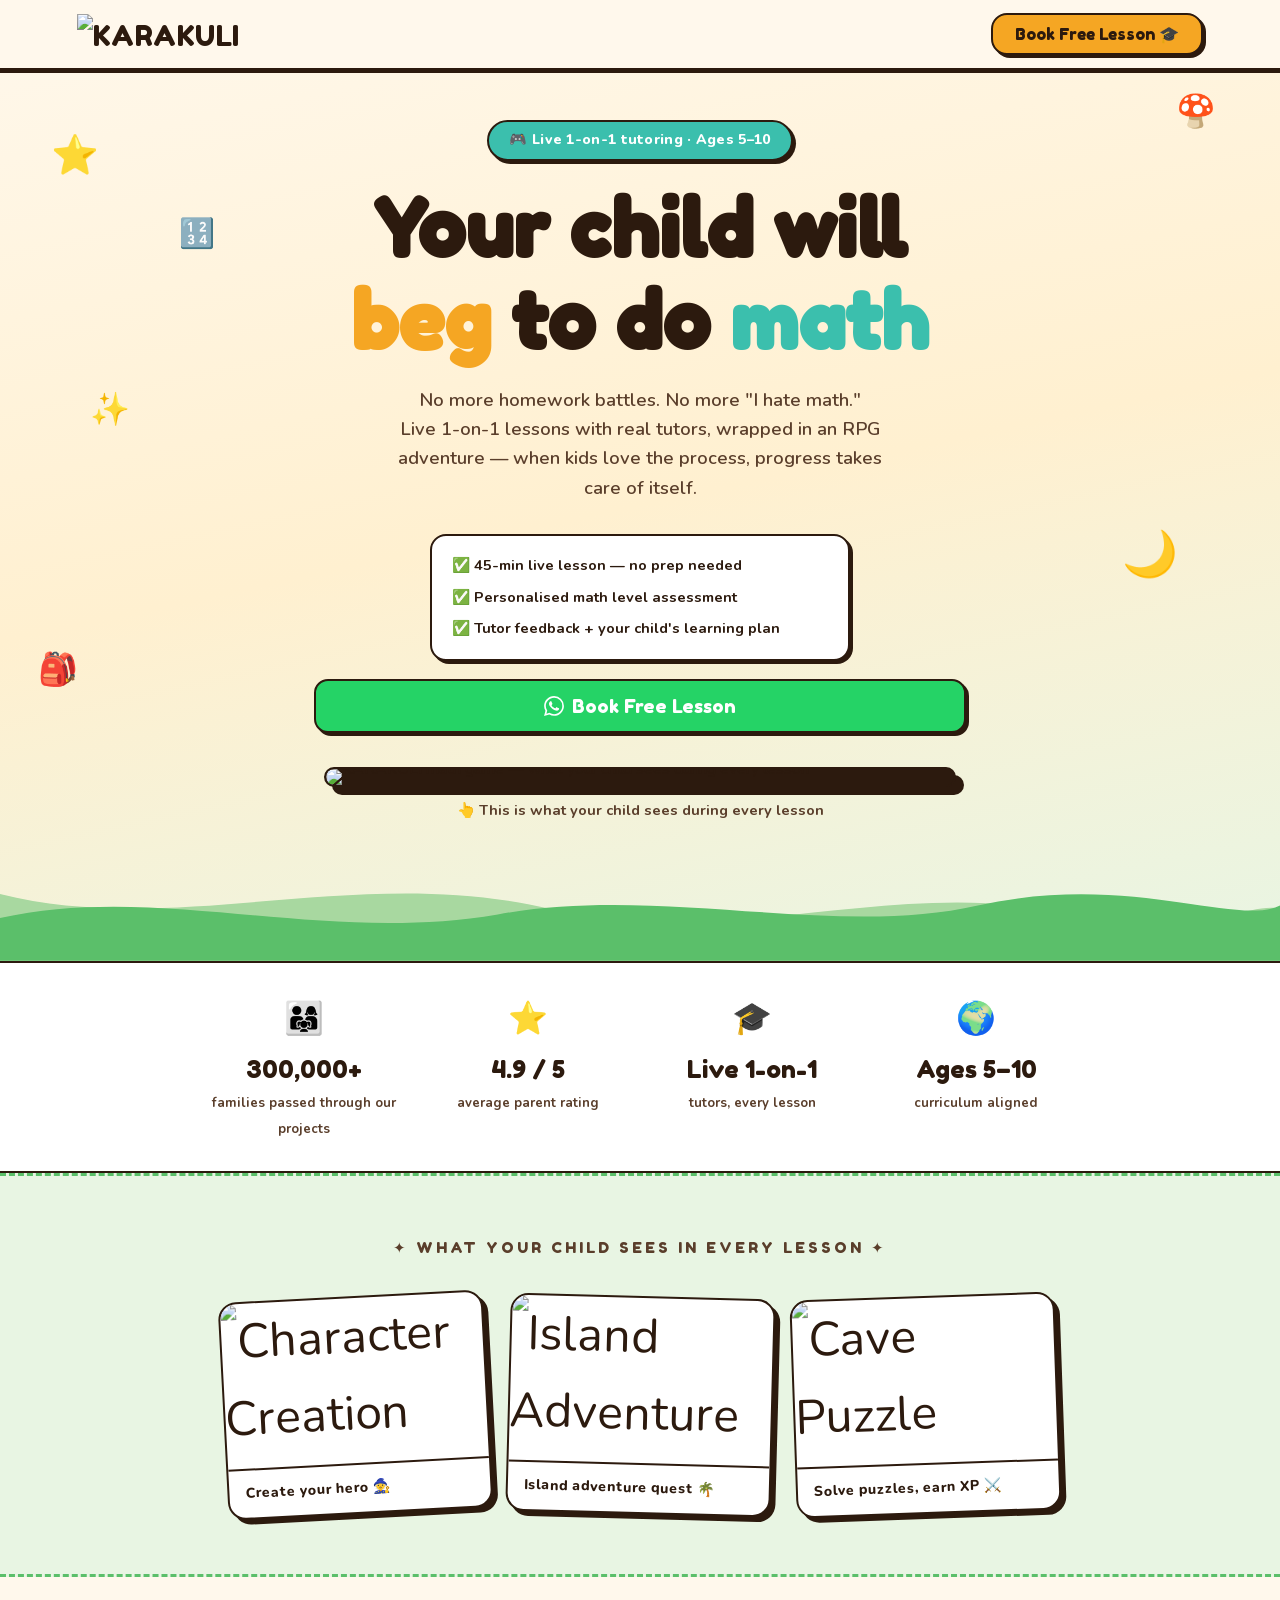
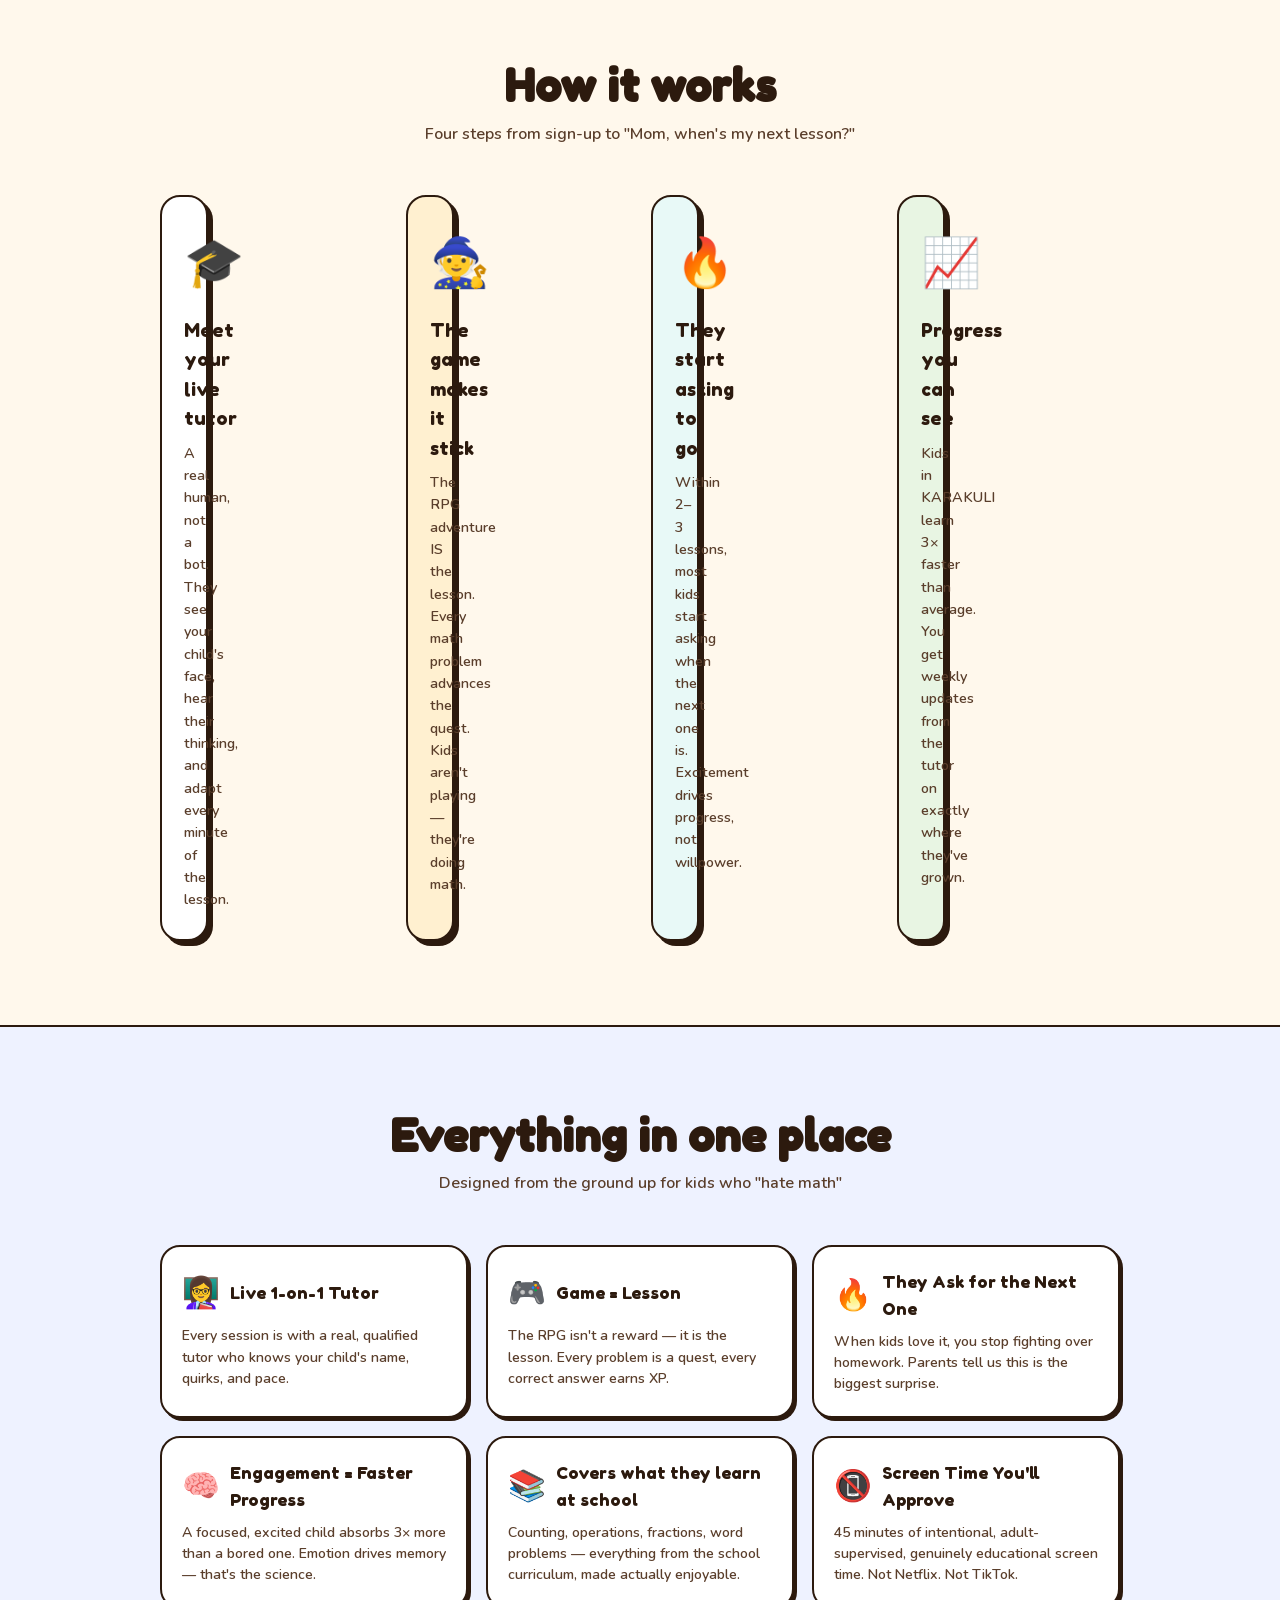
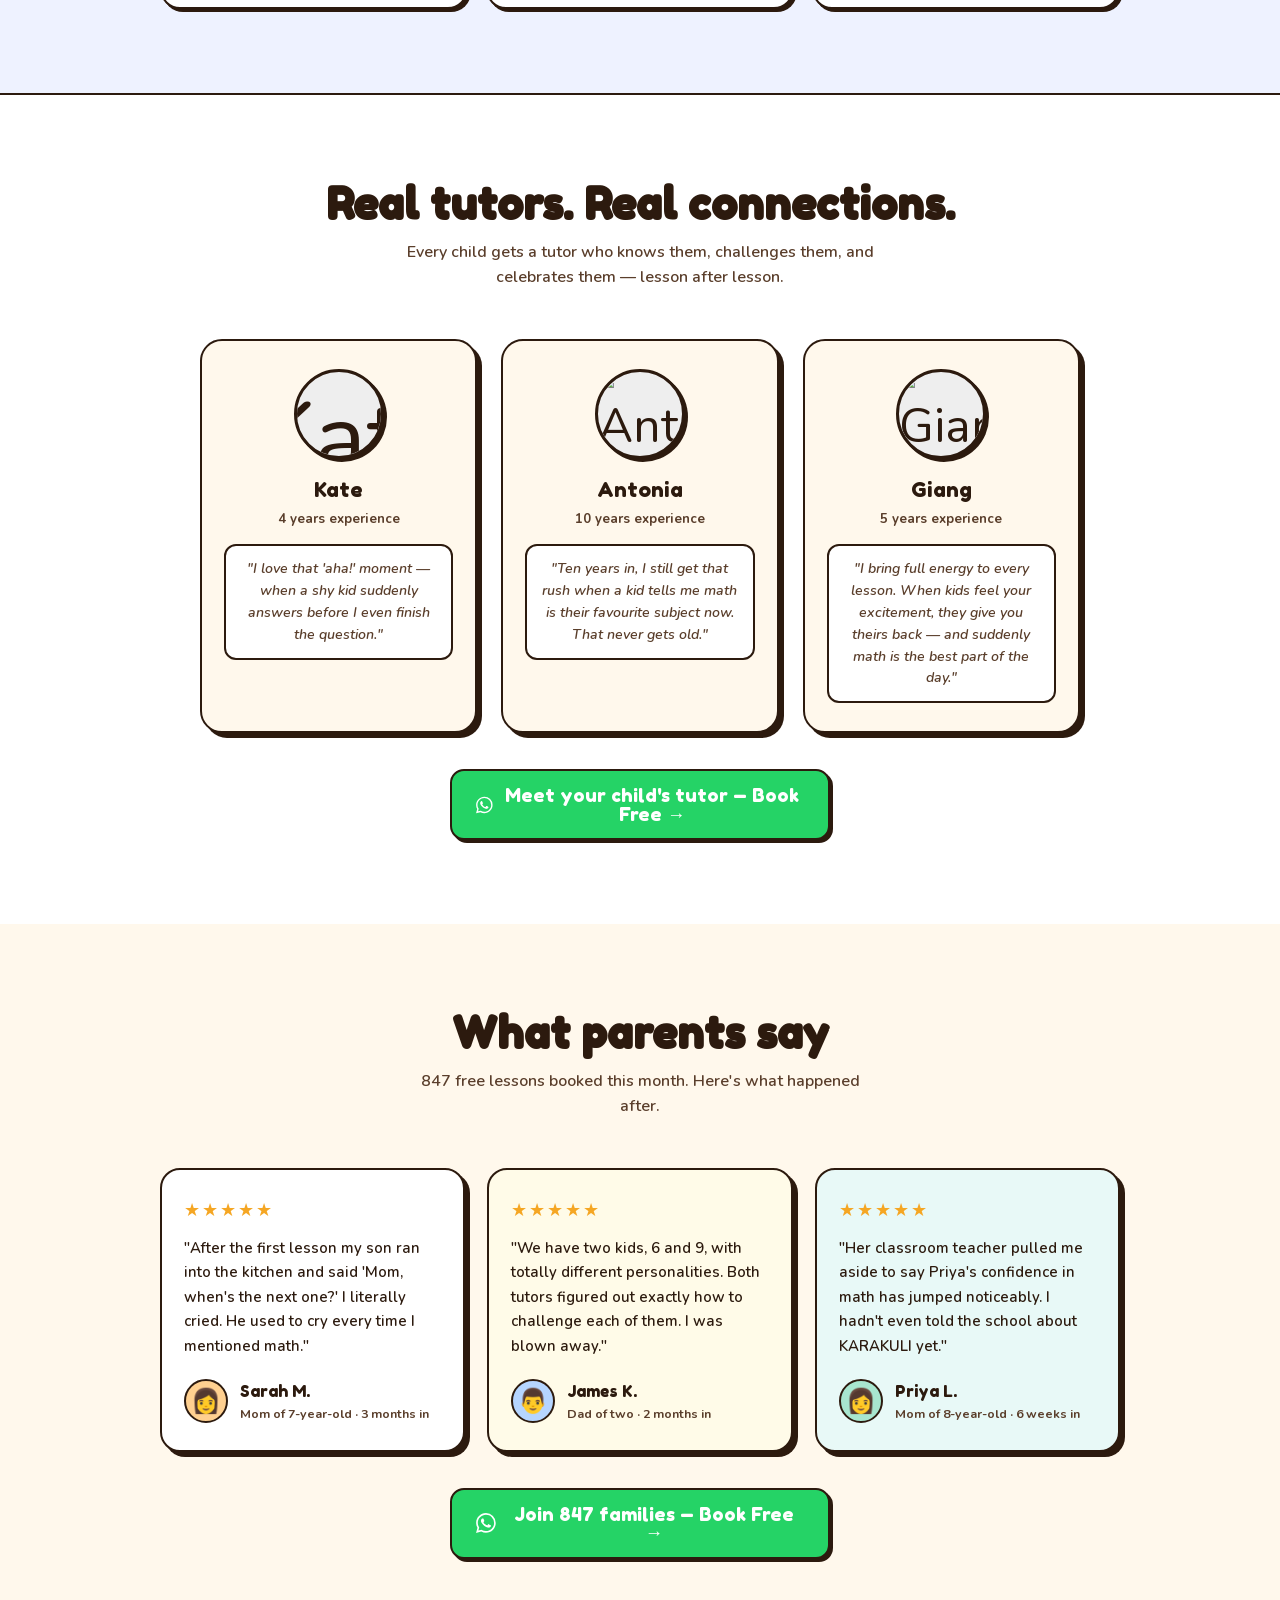
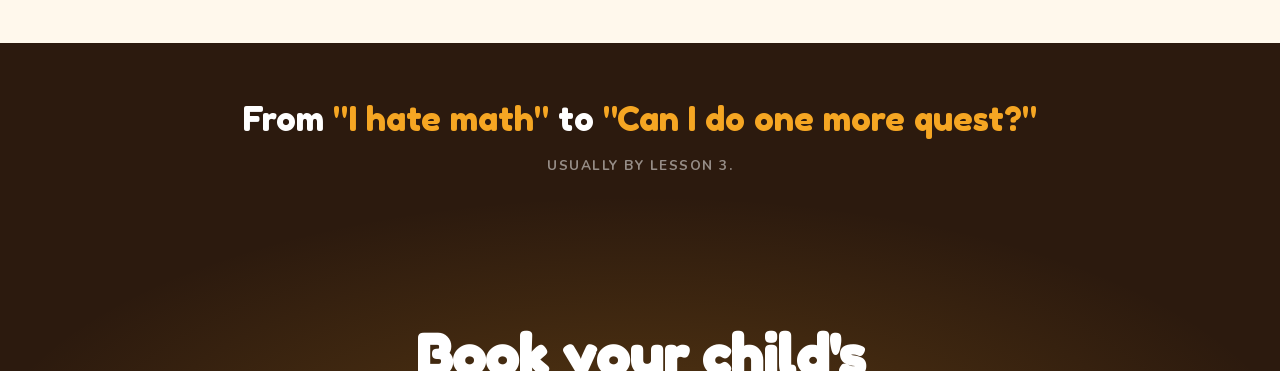
==== index.html @ 2929e630 "Update WhatsApp button number to +79011821753 Co-Authored-By: Claude Sonnet 5 <noreply@anthropic.com" ====
<!DOCTYPE html>
<html lang="en">
<head>
  <meta charset="UTF-8" />
  <meta name="viewport" content="width=device-width, initial-scale=1.0" />
  <title>Karakuli MATH | Interactive Math Lessons for Kids</title>
  <meta name="description" content="Live 1-on-1 math tutoring for kids ages 5–10, wrapped in an RPG adventure. First lesson free." />
  <link rel="icon" type="image/png" href="https://static.tildacdn.com/tild6166-6234-4662-b333-376165333562/ChatGPT_Image_10__20.png" />
  <link rel="apple-touch-icon" href="https://static.tildacdn.com/tild6166-6234-4662-b333-376165333562/ChatGPT_Image_10__20.png" />
  <!-- Meta Pixel Code -->
  <script>
  !function(f,b,e,v,n,t,s)
  {if(f.fbq)return;n=f.fbq=function(){n.callMethod?
  n.callMethod.apply(n,arguments):n.queue.push(arguments)};
  if(!f._fbq)f._fbq=n;n.push=n;n.loaded=!0;n.version='2.0';
  n.queue=[];t=b.createElement(e);t.async=!0;
  t.src=v;s=b.getElementsByTagName(e)[0];
  s.parentNode.insertBefore(t,s)}(window, document,'script',
  'https://connect.facebook.net/en_US/fbevents.js');
  fbq('init', '968358079236590');
  fbq('track', 'PageView');
  </script>
  <noscript><img height="1" width="1" style="display:none"
  src="https://www.facebook.com/tr?id=968358079236590&ev=PageView&noscript=1"
  /></noscript>
  <!-- End Meta Pixel Code -->
  <style>
    @font-face {
      font-family: 'Fredoka One';
      font-style: normal;
      font-weight: 400;
      font-display: swap;
      src: url('/fonts/fredoka-one.woff2') format('woff2');
    }
    @font-face {
      font-family: 'Nunito';
      font-style: normal;
      font-weight: 400 900;
      font-display: swap;
      src: url('/fonts/nunito-normal.woff2') format('woff2');
    }
    @font-face {
      font-family: 'Nunito';
      font-style: italic;
      font-weight: 600;
      font-display: swap;
      src: url('/fonts/nunito-italic-600.woff2') format('woff2');
    }
  </style>
  <style>
    /* ═══════════════════════════════════════
       VARIABLES
    ═══════════════════════════════════════ */
    :root {
      --cream:      #FFF8EC;
      --gold:       #F5A623;
      --gold-dark:  #C8841A;
      --teal:       #3BBFAD;
      --teal-dark:  #2A9B8C;
      --ink:        #2C1A0E;
      --ink-lite:   #5A3E2B;
      --green:      #5BBF6A;
      --green-bg:   #E8F5E3;
      --white:      #FFFFFF;
      --wa:         #25D366;
      --wa-dark:    #128C4E;
      --border:     2px solid #2C1A0E;
      --r:          16px;
      --sh-sm:      3px 3px 0 #2C1A0E;
      --sh-md:      5px 5px 0 #2C1A0E;
      --sh-lg:      8px 8px 0 #2C1A0E;
    }

    /* ═══════════════════════════════════════
       RESET
    ═══════════════════════════════════════ */
    *, *::before, *::after { margin: 0; padding: 0; box-sizing: border-box; }
    html { scroll-behavior: smooth; }
    body {
      font-family: 'Nunito', Arial, sans-serif;
      font-style: normal;
      background: var(--cream);
      color: var(--ink);
      overflow-x: hidden;
      line-height: 1.6;
    }
    a { text-decoration: none; color: inherit; }
    button { cursor: pointer; font-family: inherit; }
    h1, h2, h3, h4 { font-family: 'Fredoka One', Arial, sans-serif; font-style: normal; line-height: 1.15; }

    /* ═══════════════════════════════════════
       SCROLL REVEAL
    ═══════════════════════════════════════ */
    .reveal {
      opacity: 0;
      transform: translateY(28px);
      transition: opacity 0.65s ease, transform 0.65s ease;
    }
    .reveal.on { opacity: 1; transform: translateY(0); }
    .d1 { transition-delay: 0.10s; }
    .d2 { transition-delay: 0.20s; }
    .d3 { transition-delay: 0.30s; }
    .d4 { transition-delay: 0.40s; }

    /* ═══════════════════════════════════════
       SHARED COMPONENTS
    ═══════════════════════════════════════ */
    .btn {
      display: inline-flex;
      align-items: center;
      gap: 8px;
      font-family: 'Fredoka One', Arial, sans-serif;
      border: var(--border);
      border-radius: var(--r);
      cursor: pointer;
      transition: transform 0.12s, box-shadow 0.12s;
      text-decoration: none;
      line-height: 1;
    }
    .btn:hover  { transform: translate(-2px, -2px); }
    .btn:active { transform: translate(1px, 1px); }

    .btn-gold {
      background: var(--gold);
      color: var(--ink);
      box-shadow: var(--sh-sm);
      padding: 11px 22px;
      font-size: 1rem;
    }
    .btn-gold:hover { box-shadow: 5px 5px 0 var(--gold-dark); }

    .btn-wa {
      background: var(--wa);
      color: #fff;
      box-shadow: var(--sh-sm);
      padding: 15px 24px;
      font-size: 1.15rem;
      width: 100%;
      justify-content: center;
      border-radius: 14px;
    }
    .btn-wa:hover { box-shadow: 5px 5px 0 var(--wa-dark); }

    .section-head {
      text-align: center;
      margin-bottom: 48px;
    }
    .section-head h2 {
      font-size: clamp(1.85rem, 4.5vw, 2.75rem);
      margin-bottom: 10px;
    }
    .section-head p {
      font-size: 1rem;
      font-weight: 600;
      color: var(--ink-lite);
      max-width: 480px;
      margin: 0 auto;
    }

    /* ═══════════════════════════════════════
       NAV
    ═══════════════════════════════════════ */
    nav {
      position: fixed;
      inset: 0 0 auto;
      z-index: 200;
      background: var(--cream);
      border-bottom: var(--border);
      box-shadow: 0 3px 0 var(--ink);
      padding: 13px 6%;
      display: flex;
      align-items: center;
      justify-content: space-between;
    }
    .logo {
      font-family: 'Fredoka One', Arial, sans-serif;
      font-size: 1.75rem;
      letter-spacing: 0.5px;
    }
    .logo em { color: var(--gold); font-style: normal; }
    .logo-img { height: 40px; }

    /* ═══════════════════════════════════════
       HERO
    ═══════════════════════════════════════ */
    #hero {
      min-height: 100svh;
      background: linear-gradient(168deg, #FFF8EC 0%, #FFF0D0 52%, #E8F5E3 100%);
      padding-top: 74px;
      position: relative;
      overflow: hidden;
      display: flex;
      flex-direction: column;
      align-items: center;
    }

    /* Floating emoji decorations */
    .floater {
      position: absolute;
      pointer-events: none;
      user-select: none;
      font-size: 2.4rem;
      z-index: 1;
    }
    @keyframes flt  { 0%,100%{ transform:translateY(0) rotate(-5deg); } 50%{ transform:translateY(-20px) rotate(8deg); } }
    @keyframes flt2 { 0%,100%{ transform:translateY(0) rotate(4deg);  } 50%{ transform:translateY(-15px) rotate(-9deg); } }
    @keyframes flt3 { 0%,100%{ transform:translateY(0) rotate(0deg);  } 50%{ transform:translateY(-24px) rotate(13deg); } }
    .f1 { top:13%; left:4%;  animation:flt  5.2s ease-in-out infinite; }
    .f2 { top: 9%; right:5%; animation:flt2 4.0s ease-in-out infinite 0.7s; font-size:2rem; }
    .f3 { top:40%; left:7%;  animation:flt3 6.1s ease-in-out infinite 1.3s; font-size:2rem; }
    .f4 { top:54%; right:8%; animation:flt  4.5s ease-in-out infinite 0.4s; font-size:2.8rem; }
    .f5 { top:22%; left:14%; animation:flt2 5.6s ease-in-out infinite 0.9s; font-size:1.8rem; }
    .f6 { top:67%; left:3%;  animation:flt3 3.9s ease-in-out infinite 0.6s; font-size:2rem; }

    .hero-inner {
      position: relative;
      z-index: 2;
      max-width: 700px;
      width: 100%;
      padding: 46px 24px 0;
      text-align: center;
    }

    .badge {
      display: inline-block;
      background: var(--teal);
      color: #fff;
      font-weight: 800;
      font-size: 0.88rem;
      padding: 7px 20px;
      border: var(--border);
      border-radius: 50px;
      box-shadow: var(--sh-sm);
      margin-bottom: 22px;
      letter-spacing: 0.3px;
    }

    .hero-h1 {
      font-size: clamp(2.6rem, 7.5vw, 5rem);
      color: var(--ink);
      margin-bottom: 18px;
    }
    .hero-h1 .gold { color: var(--gold); }
    .hero-h1 .teal { color: var(--teal); }

    .hero-sub {
      font-size: clamp(1rem, 2.4vw, 1.15rem);
      font-weight: 600;
      color: var(--ink-lite);
      max-width: 520px;
      margin: 0 auto 32px;
    }

    /* ─── Form card ─── */

    /* Social proof row */
    .social-proof {
      display: flex;
      align-items: center;
      justify-content: center;
      gap: 12px;
      margin: 20px auto 0;
      max-width: 460px;
    }
    .avatars { display: flex; }
    .av {
      width: 34px; height: 34px;
      border-radius: 50%;
      border: 2px solid var(--white);
      font-size: 1.15rem;
      display: flex; align-items: center; justify-content: center;
      margin-left: -8px; flex-shrink: 0;
    }
    .av:first-child { margin-left: 0; }
    .av1 { background: #FFD090; }
    .av2 { background: #A8E6CF; }
    .av3 { background: #FFB3BA; }
    .av4 { background: #B5D5FF; }
    .sp-text { font-weight: 700; font-size: 0.92rem; color: var(--ink); }

    .hero-disclaimer {
      margin-top: 13px;
      font-size: 0.85rem;
      font-weight: 700;
      color: var(--ink-lite);
      text-align: center;
    }

    /* Hero GIF */
    .hero-game {
      width: 100%;
      max-width: 680px;
      margin: 34px auto 0;
      padding: 0 24px;
      position: relative;
      z-index: 2;
    }
    .game-frame {
      background: var(--ink);
      border: var(--border);
      border-radius: 20px;
      box-shadow: var(--sh-lg);
      overflow: hidden;
      line-height: 0;
    }
    .game-frame img {
      width: 100%;
      display: block;
      border-radius: 18px;
    }
    .game-caption {
      text-align: center;
      font-weight: 700;
      font-size: 0.92rem;
      color: var(--ink-lite);
      margin-top: 12px;
      padding-bottom: 6px;
    }

    /* Wavy hills */
    .hills {
      width: 100%;
      margin-top: 26px;
      line-height: 0;
      position: relative;
      z-index: 2;
    }
    .hills svg { width: 100%; display: block; }

    /* ═══════════════════════════════════════
       TRUST BAR
    ═══════════════════════════════════════ */
    #trust {
      background: var(--white);
      border-top: var(--border);
      border-bottom: var(--border);
      padding: 30px 6%;
    }
    .trust-grid {
      max-width: 880px;
      margin: 0 auto;
      display: grid;
      grid-template-columns: repeat(4, 1fr);
      gap: 16px;
    }
    .ti { text-align: center; }
    .ti-ico  { font-size: 2rem; margin-bottom: 6px; }
    .ti-big  { font-family: 'Fredoka One', Arial, sans-serif; font-size: 1.55rem; display: block; color: var(--ink); }
    .ti-lbl  { font-size: 0.82rem; font-weight: 700; color: var(--ink-lite); }

    /* ═══════════════════════════════════════
       GAME PREVIEW STRIP
    ═══════════════════════════════════════ */
    #preview {
      background: var(--green-bg);
      border-top: 3px dashed var(--green);
      border-bottom: 3px dashed var(--green);
      padding: 60px 6%;
    }
    .strip-lbl {
      font-family: 'Fredoka One', Arial, sans-serif;
      font-size: 0.95rem;
      letter-spacing: 3px;
      text-transform: uppercase;
      color: var(--ink-lite);
      text-align: center;
      margin-bottom: 36px;
    }
    .screens-row {
      display: flex;
      gap: 20px;
      justify-content: center;
      align-items: center;
      max-width: 920px;
      margin: 0 auto;
      flex-wrap: wrap;
    }
    .sc-card {
      background: var(--white);
      border: var(--border);
      border-radius: 18px;
      box-shadow: var(--sh-md);
      overflow: hidden;
      width: 265px;
      transition: transform 0.22s, box-shadow 0.22s;
    }
    .sc-card:nth-child(1) { transform: rotate(-3deg); }
    .sc-card:nth-child(2) { transform: rotate(1.5deg); }
    .sc-card:nth-child(3) { transform: rotate(-2deg); }
    .sc-card:hover { transform: rotate(0deg) scale(1.04) !important; box-shadow: var(--sh-lg) !important; }
    .sc-mock {
      height: 165px;
      display: flex;
      flex-direction: column;
      align-items: center;
      justify-content: center;
      gap: 8px;
      font-size: 3rem;
    }
    .sc-mock-lbl {
      font-family: 'Fredoka One', Arial, sans-serif;
      font-size: 0.78rem;
      color: rgba(255,255,255,0.88);
      letter-spacing: 1.5px;
      text-transform: uppercase;
    }
    .sc-cap {
      padding: 12px 16px;
      font-weight: 800;
      font-size: 0.88rem;
      color: var(--ink);
      border-top: var(--border);
    }

    /* ═══════════════════════════════════════
       HOW IT WORKS
    ═══════════════════════════════════════ */
    #how {
      padding: 84px 6%;
      background: var(--cream);
    }
    .steps-grid {
      display: grid;
      grid-template-columns: repeat(auto-fit, minmax(210px, 1fr));
      gap: 22px;
      max-width: 960px;
      margin: 0 auto;
    }
    .step-card {
      background: var(--white);
      border: var(--border);
      border-radius: 20px;
      box-shadow: var(--sh-md);
      padding: 28px 22px;
      text-align: center;
      transition: transform 0.2s, box-shadow 0.2s;
    }
    .step-card:hover { transform: translate(-3px,-3px); box-shadow: var(--sh-lg); }
    .step-card:nth-child(2) { background: #FFF0D0; }
    .step-card:nth-child(3) { background: #E8F9F7; }
    .step-card:nth-child(4) { background: var(--green-bg); }
    .step-ico   { font-size: 3rem; margin-bottom: 14px; display: block; }
    .step-title { font-family: 'Fredoka One', Arial, sans-serif; font-size: 1.15rem; margin-bottom: 8px; }
    .step-text  { font-size: 0.9rem; font-weight: 600; color: var(--ink-lite); line-height: 1.55; }

    /* Carousel dots — скрыты на десктопе */
    .steps-dots {
      display: none;
      justify-content: center;
      align-items: center;
      gap: 8px;
      margin-top: 22px;
    }
    .steps-dot {
      width: 8px; height: 8px;
      border-radius: 50%;
      background: var(--ink);
      opacity: 0.18;
      transition: width 0.3s ease, border-radius 0.3s ease, opacity 0.3s ease, background 0.3s ease;
      flex-shrink: 0;
    }
    .steps-dot.active {
      width: 28px;
      border-radius: 4px;
      opacity: 1;
      background: var(--gold);
    }

    /* ═══════════════════════════════════════
       FEATURES GRID
    ═══════════════════════════════════════ */
    #features {
      padding: 84px 6%;
      background: #EEF2FF;
      border-top: var(--border);
      border-bottom: var(--border);
    }
    .features-grid {
      display: grid;
      grid-template-columns: repeat(auto-fit, minmax(240px, 1fr));
      gap: 18px;
      max-width: 960px;
      margin: 0 auto;
    }
    .fp {
      background: var(--white);
      border: var(--border);
      border-radius: 20px;
      box-shadow: var(--sh-sm);
      padding: 22px 20px;
      transition: transform 0.2s, box-shadow 0.2s;
    }
    .fp:hover { transform: translate(-2px,-2px); box-shadow: var(--sh-md); }
    .fp-head  { display: flex; align-items: center; gap: 10px; margin-bottom: 8px; }
    .fp-ico   { font-size: 1.9rem; }
    .fp-title { font-family: 'Fredoka One', Arial, sans-serif; font-size: 1.05rem; }
    .fp-desc  { font-size: 0.88rem; font-weight: 600; color: var(--ink-lite); line-height: 1.5; }

    /* ═══════════════════════════════════════
       TUTORS
    ═══════════════════════════════════════ */
    #tutors {
      padding: 84px 6%;
      background: var(--white);
    }
    .tutors-grid {
      display: grid;
      grid-template-columns: repeat(auto-fit, minmax(240px, 1fr));
      gap: 24px;
      max-width: 880px;
      margin: 0 auto;
    }
    .tc {
      background: var(--cream);
      border: var(--border);
      border-radius: 22px;
      box-shadow: var(--sh-md);
      padding: 28px 22px;
      text-align: center;
      transition: transform 0.2s, box-shadow 0.2s;
    }
    .tc:hover { transform: translate(-3px,-3px); box-shadow: var(--sh-lg); }
    .t-av {
      width: 90px; height: 90px;
      border-radius: 50%;
      border: 3px solid var(--ink);
      box-shadow: var(--sh-sm);
      font-size: 3rem;
      display: flex; align-items: center; justify-content: center;
      margin: 0 auto 14px;
    }
    .ta1 { background: linear-gradient(135deg, #FFE0B0, #FFB060); }
    .ta2 { background: linear-gradient(135deg, #B5D5FF, #80B0FF); }
    .ta3 { background: linear-gradient(135deg, #A8E6CF, #60C8A0); }
    .t-name  { font-family: 'Fredoka One', Arial, sans-serif; font-size: 1.3rem; margin-bottom: 3px; }
    .t-spec  { font-size: 0.83rem; font-weight: 700; color: var(--ink-lite); margin-bottom: 14px; }
    .t-quote {
      font-style: italic;
      font-size: 0.88rem;
      font-weight: 600;
      color: var(--ink-lite);
      line-height: 1.55;
      background: var(--white);
      border: var(--border);
      border-radius: 12px;
      padding: 12px 14px;
    }

    /* ═══════════════════════════════════════
       TESTIMONIALS
    ═══════════════════════════════════════ */
    #testimonials {
      padding: 84px 6%;
      background: var(--cream);
    }
    .test-grid {
      display: grid;
      grid-template-columns: repeat(auto-fit, minmax(260px, 1fr));
      gap: 22px;
      max-width: 960px;
      margin: 0 auto;
    }
    .tt {
      background: var(--white);
      border: var(--border);
      border-radius: 20px;
      box-shadow: var(--sh-md);
      padding: 26px 22px;
      transition: transform 0.2s, box-shadow 0.2s;
    }
    .tt:hover { transform: translate(-3px,-3px); box-shadow: var(--sh-lg); }
    .tt:nth-child(2) { background: #FFFBE8; }
    .tt:nth-child(3) { background: #E8F9F7; }
    .tt-stars { font-size: 1.1rem; margin-bottom: 12px; color: var(--gold); letter-spacing: 2px; }
    .tt-text  { font-size: 0.93rem; font-weight: 600; color: var(--ink); line-height: 1.65; margin-bottom: 20px; }
    .tt-foot  { display: flex; align-items: center; gap: 12px; }
    .tt-av {
      width: 44px; height: 44px;
      border-radius: 50%;
      border: var(--border);
      font-size: 1.5rem;
      display: flex; align-items: center; justify-content: center;
      flex-shrink: 0;
    }
    .tav1 { background: #FFD090; }
    .tav2 { background: #B5D5FF; }
    .tav3 { background: #A8E6CF; }
    .tt-name { font-family: 'Fredoka One', Arial, sans-serif; font-size: 1rem; }
    .tt-role { font-size: 0.78rem; font-weight: 700; color: var(--ink-lite); }

    /* ═══════════════════════════════════════
       FAQ
    ═══════════════════════════════════════ */
    #faq {
      padding: 84px 6%;
      background: var(--green-bg);
    }
    .faq-list {
      max-width: 700px;
      margin: 0 auto;
      display: flex;
      flex-direction: column;
      gap: 12px;
    }
    details {
      background: var(--white);
      border: var(--border);
      border-radius: 16px;
      box-shadow: var(--sh-sm);
      overflow: hidden;
    }
    summary {
      padding: 18px 22px;
      font-family: 'Fredoka One', Arial, sans-serif;
      font-size: 1rem;
      color: var(--ink);
      cursor: pointer;
      display: flex;
      align-items: center;
      justify-content: space-between;
      gap: 14px;
      list-style: none;
      user-select: none;
    }
    summary::-webkit-details-marker { display: none; }
    summary::after {
      content: '▶';
      font-size: 0.82rem;
      transition: transform 0.22s;
      flex-shrink: 0;
      color: var(--gold);
    }
    details[open] summary::after { transform: rotate(90deg); }
    .faq-body {
      border-top: var(--border);
      padding: 16px 22px 18px;
      font-size: 0.93rem;
      font-weight: 600;
      color: var(--ink-lite);
      line-height: 1.65;
    }

    /* ═══════════════════════════════════════
       FINAL CTA
    ═══════════════════════════════════════ */
    #cta {
      padding: 96px 6%;
      background: var(--ink);
      text-align: center;
      position: relative;
    }
    #cta::before {
      content: '';
      position: absolute;
      inset: -120px 0 0;
      background: radial-gradient(ellipse 80% 70% at 50% 60%, rgba(245,166,35,0.22) 0%, transparent 65%);
      pointer-events: none;
      z-index: 0;
    }
    .cta-inner { position: relative; z-index: 1; }
    .cta-h2 {
      font-family: 'Fredoka One', Arial, sans-serif;
      font-size: clamp(2rem, 5.5vw, 3.5rem);
      color: var(--white);
      margin-bottom: 10px;
    }
    .cta-h2 em { color: var(--gold); font-style: normal; }
    .cta-sub  { font-size: 1rem; font-weight: 600; color: rgba(255,255,255,0.62); margin-bottom: 40px; }
    .cta-note { font-size: 0.85rem; font-weight: 700; color: rgba(255,255,255,0.42); margin-top: 20px; }

    /* ═══════════════════════════════════════
       FOOTER
    ═══════════════════════════════════════ */
    footer {
      background: #160C03;
      color: rgba(255,255,255,0.38);
      text-align: center;
      padding: 22px 6%;
      font-size: 0.86rem;
      font-weight: 700;
      border-top: 2px solid rgba(255,255,255,0.07);
    }
    footer a { color: inherit; text-decoration: underline; }

    /* ═══════════════════════════════════════
       STICKY MOBILE CTA
    ═══════════════════════════════════════ */
    #sticky {
      display: none;
      position: fixed;
      bottom: 0; left: 0; right: 0;
      z-index: 150;
      background: var(--gold);
      border-top: var(--border);
      box-shadow: 0 -3px 0 var(--ink);
      padding: 13px 20px;
      align-items: center;
      justify-content: space-between;
      gap: 12px;
    }
    #sticky.show { display: flex; }
    .sticky-txt { font-family: 'Fredoka One', Arial, sans-serif; font-size: 1rem; color: var(--ink); }
    .sticky-btn {
      background: var(--ink);
      color: var(--white);
      font-family: 'Fredoka One', Arial, sans-serif;
      font-size: 0.95rem;
      padding: 10px 18px;
      border: none;
      border-radius: 12px;
      box-shadow: 3px 3px 0 rgba(0,0,0,0.3);
      transition: transform 0.12s;
      white-space: nowrap;
      text-decoration: none;
      display: inline-block;
    }
    .sticky-btn:hover { transform: translate(-1px,-1px); }

    /* ─── Hero bullets (#4) ─── */
    .hero-bullets {
      background: var(--white);
      border: var(--border);
      border-radius: 16px;
      box-shadow: var(--sh-sm);
      padding: 14px 20px;
      margin: 0 auto 18px;
      max-width: 420px;
      text-align: left;
    }
    .hb-item {
      font-size: 0.92rem;
      font-weight: 700;
      color: var(--ink);
      padding: 4px 0;
      display: flex;
      align-items: center;
      gap: 8px;
    }

    /* ─── Mid-section CTA (#3) ─── */
    .mid-cta {
      text-align: center;
      padding-top: 36px;
    }
    .mid-cta .btn-wa {
      max-width: 380px;
      margin: 0 auto;
      display: inline-flex;
    }

    /* ─── Transformation band (#9) ─── */
    .transform-band {
      background: var(--ink);
      padding: 52px 6%;
      text-align: center;
    }
    .transform-quote {
      font-family: 'Fredoka One', Arial, sans-serif;
      font-size: clamp(1.45rem, 3.5vw, 2.1rem);
      color: var(--white);
      line-height: 1.45;
    }
    .transform-quote em { color: var(--gold); font-style: normal; }
    .transform-quote span {
      display: block;
      font-family: 'Nunito', Arial, sans-serif;
      font-weight: 700;
      font-size: 0.85rem;
      color: rgba(255,255,255,0.5);
      margin-top: 12px;
      letter-spacing: 1.5px;
      text-transform: uppercase;
    }

    /* ═══════════════════════════════════════
       RESPONSIVE
    ═══════════════════════════════════════ */
    @media (max-width: 768px) {
      /* Sticky bar (~70px) sits at bottom — push body up so it doesn't cover content */
      body { padding-bottom: 74px; }

      /* NAV */
      nav { padding: 12px 4%; }
      nav .btn-gold { font-size: 0.8rem; padding: 9px 13px; }
      .logo-img { height: 22px; }

      /* Floating emoji decorations — скрываем на мобильных */
      .floater { display: none; }

      /* HERO */
      #hero { padding-top: 70px; }
      .hero-inner { padding: 28px 20px 0; }
      .hero-sub { margin-bottom: 24px; }
      .hero-game { padding: 0 12px; margin-top: 20px; }

      /* Social proof — wrap text under avatars on small screens */
      .social-proof { flex-wrap: wrap; gap: 8px; max-width: 100%; }
      .sp-text { font-size: 0.82rem; text-align: center; width: 100%; }

      /* TRUST BAR */
      #trust { padding: 24px 4%; }
      .trust-grid { grid-template-columns: repeat(2,1fr); gap: 12px; }

      /* PREVIEW */
      #preview { padding: 48px 4%; }
      .screens-row { gap: 16px; }
      .sc-card { width: calc(100% - 24px); max-width: 320px; }
      .sc-card:nth-child(1),
      .sc-card:nth-child(2),
      .sc-card:nth-child(3) { transform: rotate(0); }

      /* SHARED SECTION HEADINGS */
      .section-head { margin-bottom: 32px; }

      /* HOW IT WORKS — горизонтальная карусель */
      #how { padding: 56px 0; }
      #how .section-head { padding: 0 4%; }
      .steps-carousel-wrap {
        overflow-x: scroll;
        scroll-snap-type: x mandatory;
        -webkit-overflow-scrolling: touch;
        scrollbar-width: none;
        display: flex;
        flex-wrap: nowrap;
        padding: 4px 0 8px;
      }
      .steps-carousel-wrap::-webkit-scrollbar { display: none; }
      .steps-grid { display: contents; }
      .step-card {
        flex-shrink: 0;
        scroll-snap-align: start;
        box-sizing: border-box;
        opacity: 1 !important;
        transform: none !important;
        transition: box-shadow 0.2s !important;
      }
      .steps-dots { display: flex; }

      /* FEATURES */
      #features { padding: 56px 4%; }
      .features-grid { gap: 14px; }

      /* TUTORS */
      #tutors { padding: 56px 4%; }
      .tutors-grid { gap: 16px; }

      /* TESTIMONIALS */
      #testimonials { padding: 56px 4%; }
      .test-grid { gap: 14px; }

      /* FAQ */
      #faq { padding: 56px 4%; }
      summary { padding: 15px 18px; font-size: 0.95rem; }
      .faq-body { padding: 13px 18px 15px; }

      /* FINAL CTA */
      #cta { padding: 64px 4%; }
      #cta .btn-wa { display: flex; width: 100%; max-width: 400px; margin: 0 auto; font-size: 1rem; padding: 15px 20px; }
      .cta-sub { margin-bottom: 28px; }

      /* STICKY BAR */
      .sticky-txt { font-size: 0.88rem; }
    }

    @media (max-width: 480px) {
      nav .btn-gold { font-size: 0.75rem; padding: 8px 11px; }
      .hero-h1 { font-size: 2.5rem; }
      .badge { font-size: 0.78rem; padding: 6px 14px; }
      .hero-inner { padding: 16px 16px 0; }
    }
  </style>
</head>
<body>

<!-- ═══════════════════════════════════════ NAV -->
<nav>
  <div class="logo">
    <img src="https://static.tildacdn.com/tild3631-6266-4832-b965-356232636437/noroot.png" alt="KARAKULI" class="logo-img" style="display:block;">
  </div>
  <a href="https://wa.me/79011821753?text=Hi!%20I%20would%20like%20to%20sign%20up%20for%20a%20free%20lesson" target="_blank" rel="noopener" class="btn btn-gold">Book Free Lesson 🎓</a>
</nav>

<!-- ═══════════════════════════════════════ HERO -->
<section id="hero">
  <div class="floater f1">⭐</div>
  <div class="floater f2">🍄</div>
  <div class="floater f3">✨</div>
  <div class="floater f4">🌙</div>
  <div class="floater f5">🔢</div>
  <div class="floater f6">🎒</div>

  <div class="hero-inner">
    <div class="badge">🎮 Live 1-on-1 tutoring · Ages 5–10</div>

    <h1 class="hero-h1">
      Your child will<br>
      <span class="gold">beg</span> to do <span class="teal">math</span>
    </h1>

    <p class="hero-sub">
      No more homework battles. No more "I hate math."<br>
      Live 1-on-1 lessons with real tutors, wrapped in an RPG adventure — when kids love the process, progress takes care of itself.
    </p>

    <div class="hero-bullets">
      <div class="hb-item">✅ 45-min live lesson — no prep needed</div>
      <div class="hb-item">✅ Personalised math level assessment</div>
      <div class="hb-item">✅ Tutor feedback + your child's learning plan</div>
    </div>

    <a href="https://wa.me/79011821753?text=Hi!%20I%20would%20like%20to%20sign%20up%20for%20a%20free%20lesson" target="_blank" rel="noopener" class="btn btn-wa">
      <svg viewBox="0 0 24 24" width="20" height="20" fill="currentColor" aria-hidden="true"><path d="M17.472 14.382c-.297-.149-1.758-.867-2.03-.967-.273-.099-.471-.148-.67.15-.197.297-.767.966-.94 1.164-.173.199-.347.223-.644.075-.297-.15-1.255-.463-2.39-1.475-.883-.788-1.48-1.761-1.653-2.059-.173-.297-.018-.458.13-.606.134-.133.298-.347.446-.52.149-.174.198-.298.298-.497.099-.198.05-.371-.025-.52-.075-.149-.669-1.612-.916-2.207-.242-.579-.487-.5-.669-.51-.173-.008-.371-.01-.57-.01-.198 0-.52.074-.792.372-.272.297-1.04 1.016-1.04 2.479 0 1.462 1.065 2.875 1.213 3.074.149.198 2.096 3.2 5.077 4.487.709.306 1.262.489 1.694.625.712.227 1.36.195 1.871.118.571-.085 1.758-.719 2.006-1.413.248-.694.248-1.289.173-1.413-.074-.124-.272-.198-.57-.347m-5.421 7.403h-.004a9.87 9.87 0 01-5.031-1.378l-.361-.214-3.741.982.998-3.648-.235-.374a9.86 9.86 0 01-1.51-5.26c.001-5.45 4.436-9.884 9.888-9.884 2.64 0 5.122 1.03 6.988 2.898a9.825 9.825 0 012.893 6.994c-.003 5.45-4.437 9.884-9.885 9.884m8.413-18.297A11.815 11.815 0 0012.05 0C5.495 0 .16 5.335.157 11.892c0 2.096.547 4.142 1.588 5.945L.057 24l6.305-1.654a11.882 11.882 0 005.683 1.448h.005c6.554 0 11.89-5.335 11.893-11.893a11.821 11.821 0 00-3.48-8.413Z"/></svg>
      Book Free Lesson
    </a>

  </div>

  <!-- Game GIF -->
  <div class="hero-game">
    <div class="game-frame">
      <img
        src="https://i.imgur.com/P5Q5MU2.gif"
        alt="KARAKULI math game — what your child sees during every lesson"
        loading="eager"
      />
    </div>
    <p class="game-caption">👆 This is what your child sees during every lesson</p>
  </div>

  <!-- Wavy hills -->
  <div class="hills">
    <svg viewBox="0 0 1440 120" xmlns="http://www.w3.org/2000/svg" preserveAspectRatio="none">
      <path d="M0,45 C200,95 400,10 620,62 C820,112 1020,18 1220,72 C1340,98 1410,52 1440,62 L1440,120 L0,120 Z" fill="#A8D8A0"/>
      <path d="M0,72 C180,32 360,102 560,68 C740,34 940,95 1100,58 C1270,20 1390,82 1440,58 L1440,120 L0,120 Z" fill="#5BBF6A"/>
    </svg>
  </div>
</section>

<!-- ═══════════════════════════════════════ TRUST BAR -->
<section id="trust">
  <div class="trust-grid">
    <div class="ti reveal">
      <div class="ti-ico">👨‍👩‍👧</div>
      <span class="ti-big">300,000+</span>
      <span class="ti-lbl">families passed through our projects</span>
    </div>
    <div class="ti reveal d1">
      <div class="ti-ico">⭐</div>
      <span class="ti-big">4.9 / 5</span>
      <span class="ti-lbl">average parent rating</span>
    </div>
    <div class="ti reveal d2">
      <div class="ti-ico">🎓</div>
      <span class="ti-big">Live 1-on-1</span>
      <span class="ti-lbl">tutors, every lesson</span>
    </div>
    <div class="ti reveal d3">
      <div class="ti-ico">🌍</div>
      <span class="ti-big">Ages 5–10</span>
      <span class="ti-lbl">curriculum aligned</span>
    </div>
  </div>
</section>

<!-- ═══════════════════════════════════════ GAME PREVIEW STRIP -->
<section id="preview">
  <p class="strip-lbl reveal">✦ What your child sees in every lesson ✦</p>
  <div class="screens-row">
    <div class="sc-card reveal d1">
      <div class="sc-mock" style="padding:0;overflow:hidden;">
        <img src="https://static.tildacdn.com/tild3237-6438-4662-a539-643234353132/hero.png" alt="Character Creation" style="width:100%;height:100%;object-fit:cover;display:block;">
      </div>
      <div class="sc-cap">Create your hero 🧙</div>
    </div>
    <div class="sc-card reveal d2">
      <div class="sc-mock" style="padding:0;overflow:hidden;">
        <img src="https://static.tildacdn.com/tild3137-3062-4530-a434-306162396238/__2026-05-22__115707.png" alt="Island Adventure Quest" style="width:100%;height:100%;object-fit:cover;display:block;">
      </div>
      <div class="sc-cap">Island adventure quest 🌴</div>
    </div>
    <div class="sc-card reveal d3">
      <div class="sc-mock" style="padding:0;overflow:hidden;">
        <img src="https://static.tildacdn.com/tild3064-3632-4638-b561-333739646264/__2026-05-22__115821.png" alt="Cave Puzzle" style="width:100%;height:100%;object-fit:cover;display:block;">
      </div>
      <div class="sc-cap">Solve puzzles, earn XP ⚔️</div>
    </div>
  </div>
</section>

<!-- ═══════════════════════════════════════ HOW IT WORKS -->
<section id="how">
  <div class="section-head reveal">
    <h2>How it works</h2>
    <p>Four steps from sign-up to "Mom, when's my next lesson?"</p>
  </div>
  <div class="steps-carousel-wrap">
    <div class="steps-grid">
      <div class="step-card reveal d1">
        <span class="step-ico">🎓</span>
        <div class="step-title">Meet your live tutor</div>
        <p class="step-text">A real human, not a bot. They see your child's face, hear their thinking, and adapt every minute of the lesson.</p>
      </div>
      <div class="step-card reveal d2">
        <span class="step-ico">🧙</span>
        <div class="step-title">The game makes it stick</div>
        <p class="step-text">The RPG adventure IS the lesson. Every math problem advances the quest. Kids aren't playing — they're doing math.</p>
      </div>
      <div class="step-card reveal d3">
        <span class="step-ico">🔥</span>
        <div class="step-title">They start asking to go</div>
        <p class="step-text">Within 2–3 lessons, most kids start asking when the next one is. Excitement drives progress, not willpower.</p>
      </div>
      <div class="step-card reveal d4">
        <span class="step-ico">📈</span>
        <div class="step-title">Progress you can see</div>
        <p class="step-text">Kids in KARAKULI learn 3× faster than average. You get weekly updates from the tutor on exactly where they've grown.</p>
      </div>
    </div>
  </div>
  <div class="steps-dots" aria-hidden="true">
    <span class="steps-dot active"></span>
    <span class="steps-dot"></span>
    <span class="steps-dot"></span>
    <span class="steps-dot"></span>
  </div>
</section>

<!-- ═══════════════════════════════════════ FEATURES -->
<section id="features">
  <div class="section-head reveal">
    <h2>Everything in one place</h2>
    <p>Designed from the ground up for kids who "hate math"</p>
  </div>
  <div class="features-grid">
    <div class="fp reveal d1">
      <div class="fp-head"><span class="fp-ico">👩‍🏫</span><span class="fp-title">Live 1-on-1 Tutor</span></div>
      <p class="fp-desc">Every session is with a real, qualified tutor who knows your child's name, quirks, and pace.</p>
    </div>
    <div class="fp reveal d2">
      <div class="fp-head"><span class="fp-ico">🎮</span><span class="fp-title">Game = Lesson</span></div>
      <p class="fp-desc">The RPG isn't a reward — it is the lesson. Every problem is a quest, every correct answer earns XP.</p>
    </div>
    <div class="fp reveal d3">
      <div class="fp-head"><span class="fp-ico">🔥</span><span class="fp-title">They Ask for the Next One</span></div>
      <p class="fp-desc">When kids love it, you stop fighting over homework. Parents tell us this is the biggest surprise.</p>
    </div>
    <div class="fp reveal d1">
      <div class="fp-head"><span class="fp-ico">🧠</span><span class="fp-title">Engagement = Faster Progress</span></div>
      <p class="fp-desc">A focused, excited child absorbs 3× more than a bored one. Emotion drives memory — that's the science.</p>
    </div>
    <div class="fp reveal d2">
      <div class="fp-head"><span class="fp-ico">📚</span><span class="fp-title">Covers what they learn at school</span></div>
      <p class="fp-desc">Counting, operations, fractions, word problems — everything from the school curriculum, made actually enjoyable.</p>
    </div>
    <div class="fp reveal d3">
      <div class="fp-head"><span class="fp-ico">📵</span><span class="fp-title">Screen Time You'll Approve</span></div>
      <p class="fp-desc">45 minutes of intentional, adult-supervised, genuinely educational screen time. Not Netflix. Not TikTok.</p>
    </div>
  </div>
</section>

<!-- ═══════════════════════════════════════ TUTORS -->
<section id="tutors">
  <div class="section-head reveal">
    <h2>Real tutors. Real connections.</h2>
    <p>Every child gets a tutor who knows them, challenges them, and celebrates them — lesson after lesson.</p>
  </div>
  <div class="tutors-grid">
    <div class="tc reveal d1">
      <div class="t-av" style="overflow:hidden;background:#eee;">
        <img src="https://static.tildacdn.com/tild3766-3130-4330-a566-613661323231/IMG_1900.JPG" alt="Kate" style="width:100%;height:100%;object-fit:cover;display:block;transform:scale(2);">
      </div>
      <div class="t-name">Kate</div>
      <div class="t-spec">4 years experience</div>
      <div class="t-quote">"I love that 'aha!' moment — when a shy kid suddenly answers before I even finish the question."</div>
    </div>
    <div class="tc reveal d2">
      <div class="t-av" style="overflow:hidden;background:#eee;">
        <img src="https://static.tildacdn.com/tild6161-6531-4265-a537-613036633034/Antonia.jpg" alt="Antonia" style="width:100%;height:100%;object-fit:cover;display:block;">
      </div>
      <div class="t-name">Antonia</div>
      <div class="t-spec">10 years experience</div>
      <div class="t-quote">"Ten years in, I still get that rush when a kid tells me math is their favourite subject now. That never gets old."</div>
    </div>
    <div class="tc reveal d3">
      <div class="t-av" style="overflow:hidden;background:#eee;">
        <img src="https://static.tildacdn.com/tild3461-6336-4537-a438-306337663332/Giang_tutor.jpg" alt="Giang" style="width:100%;height:100%;object-fit:cover;object-position:top;display:block;">
      </div>
      <div class="t-name">Giang</div>
      <div class="t-spec">5 years experience</div>
      <div class="t-quote">"I bring full energy to every lesson. When kids feel your excitement, they give you theirs back — and suddenly math is the best part of the day."</div>
    </div>
  </div>
  <div class="mid-cta reveal">
    <a href="https://wa.me/79011821753?text=Hi!%20I%20would%20like%20to%20sign%20up%20for%20a%20free%20lesson" target="_blank" rel="noopener" class="btn btn-wa">
      <svg viewBox="0 0 24 24" width="20" height="20" fill="currentColor" aria-hidden="true"><path d="M17.472 14.382c-.297-.149-1.758-.867-2.03-.967-.273-.099-.471-.148-.67.15-.197.297-.767.966-.94 1.164-.173.199-.347.223-.644.075-.297-.15-1.255-.463-2.39-1.475-.883-.788-1.48-1.761-1.653-2.059-.173-.297-.018-.458.13-.606.134-.133.298-.347.446-.52.149-.174.198-.298.298-.497.099-.198.05-.371-.025-.52-.075-.149-.669-1.612-.916-2.207-.242-.579-.487-.5-.669-.51-.173-.008-.371-.01-.57-.01-.198 0-.52.074-.792.372-.272.297-1.04 1.016-1.04 2.479 0 1.462 1.065 2.875 1.213 3.074.149.198 2.096 3.2 5.077 4.487.709.306 1.262.489 1.694.625.712.227 1.36.195 1.871.118.571-.085 1.758-.719 2.006-1.413.248-.694.248-1.289.173-1.413-.074-.124-.272-.198-.57-.347m-5.421 7.403h-.004a9.87 9.87 0 01-5.031-1.378l-.361-.214-3.741.982.998-3.648-.235-.374a9.86 9.86 0 01-1.51-5.26c.001-5.45 4.436-9.884 9.888-9.884 2.64 0 5.122 1.03 6.988 2.898a9.825 9.825 0 012.893 6.994c-.003 5.45-4.437 9.884-9.885 9.884m8.413-18.297A11.815 11.815 0 0012.05 0C5.495 0 .16 5.335.157 11.892c0 2.096.547 4.142 1.588 5.945L.057 24l6.305-1.654a11.882 11.882 0 005.683 1.448h.005c6.554 0 11.89-5.335 11.893-11.893a11.821 11.821 0 00-3.48-8.413Z"/></svg>
      Meet your child's tutor — Book Free →
    </a>
  </div>
</section>

<!-- ═══════════════════════════════════════ TESTIMONIALS -->
<section id="testimonials">
  <div class="section-head reveal">
    <h2>What parents say</h2>
    <p>847 free lessons booked this month. Here's what happened after.</p>
  </div>
  <div class="test-grid">
    <div class="tt reveal d1">
      <div class="tt-stars">★★★★★</div>
      <p class="tt-text">"After the first lesson my son ran into the kitchen and said 'Mom, when's the next one?' I literally cried. He used to cry every time I mentioned math."</p>
      <div class="tt-foot">
        <div class="tt-av tav1">👩</div>
        <div>
          <div class="tt-name">Sarah M.</div>
          <div class="tt-role">Mom of 7-year-old · 3 months in</div>
        </div>
      </div>
    </div>
    <div class="tt reveal d2">
      <div class="tt-stars">★★★★★</div>
      <p class="tt-text">"We have two kids, 6 and 9, with totally different personalities. Both tutors figured out exactly how to challenge each of them. I was blown away."</p>
      <div class="tt-foot">
        <div class="tt-av tav2">👨</div>
        <div>
          <div class="tt-name">James K.</div>
          <div class="tt-role">Dad of two · 2 months in</div>
        </div>
      </div>
    </div>
    <div class="tt reveal d3">
      <div class="tt-stars">★★★★★</div>
      <p class="tt-text">"Her classroom teacher pulled me aside to say Priya's confidence in math has jumped noticeably. I hadn't even told the school about KARAKULI yet."</p>
      <div class="tt-foot">
        <div class="tt-av tav3">👩</div>
        <div>
          <div class="tt-name">Priya L.</div>
          <div class="tt-role">Mom of 8-year-old · 6 weeks in</div>
        </div>
      </div>
    </div>
  </div>
  <div class="mid-cta reveal">
    <a href="https://wa.me/79011821753?text=Hi!%20I%20would%20like%20to%20sign%20up%20for%20a%20free%20lesson" target="_blank" rel="noopener" class="btn btn-wa">
      <svg viewBox="0 0 24 24" width="20" height="20" fill="currentColor" aria-hidden="true"><path d="M17.472 14.382c-.297-.149-1.758-.867-2.03-.967-.273-.099-.471-.148-.67.15-.197.297-.767.966-.94 1.164-.173.199-.347.223-.644.075-.297-.15-1.255-.463-2.39-1.475-.883-.788-1.48-1.761-1.653-2.059-.173-.297-.018-.458.13-.606.134-.133.298-.347.446-.52.149-.174.198-.298.298-.497.099-.198.05-.371-.025-.52-.075-.149-.669-1.612-.916-2.207-.242-.579-.487-.5-.669-.51-.173-.008-.371-.01-.57-.01-.198 0-.52.074-.792.372-.272.297-1.04 1.016-1.04 2.479 0 1.462 1.065 2.875 1.213 3.074.149.198 2.096 3.2 5.077 4.487.709.306 1.262.489 1.694.625.712.227 1.36.195 1.871.118.571-.085 1.758-.719 2.006-1.413.248-.694.248-1.289.173-1.413-.074-.124-.272-.198-.57-.347m-5.421 7.403h-.004a9.87 9.87 0 01-5.031-1.378l-.361-.214-3.741.982.998-3.648-.235-.374a9.86 9.86 0 01-1.51-5.26c.001-5.45 4.436-9.884 9.888-9.884 2.64 0 5.122 1.03 6.988 2.898a9.825 9.825 0 012.893 6.994c-.003 5.45-4.437 9.884-9.885 9.884m8.413-18.297A11.815 11.815 0 0012.05 0C5.495 0 .16 5.335.157 11.892c0 2.096.547 4.142 1.588 5.945L.057 24l6.305-1.654a11.882 11.882 0 005.683 1.448h.005c6.554 0 11.89-5.335 11.893-11.893a11.821 11.821 0 00-3.48-8.413Z"/></svg>
      Join 847 families — Book Free →
    </a>
  </div>
</section>

<!-- Transformation band (#9) -->
<div class="transform-band reveal">
  <p class="transform-quote">
    From <em>"I hate math"</em> to <em>"Can I do one more quest?"</em><br>
    <span>Usually by lesson 3.</span>
  </p>
</div>

<!-- ═══════════════════════════════════════ FAQ -->
<section id="faq" style="display:none;">
  <div class="section-head reveal">
    <h2>Questions? We've got answers.</h2>
    <p>The ones parents ask most before booking.</p>
  </div>
  <div class="faq-list">
    <details class="reveal d1">
      <summary>What happens in the free lesson?</summary>
      <p class="faq-body">Your child gets a full 45-minute live session with a real tutor. They'll create their character, name it, pick their look, and set off on the first quest. No prep needed — no worksheets, no homework. Just show up and play.</p>
    </details>
    <details class="reveal d2">
      <summary>What if my child doesn't like it?</summary>
      <p class="faq-body">Fewer than 1 in 20 kids don't come back for a second lesson. But if yours is one of them, that's perfectly fine — no payment, no pressure, no follow-up sales calls. We'd rather have kids who are genuinely excited than ones who are just attending.</p>
    </details>
    <details class="reveal d3">
      <summary>How does it work technically?</summary>
      <p class="faq-body">It's a video call — your child can join from any device: laptop, tablet, or phone. No downloads required. The tutor shares the game screen and guides your child through the lesson live. All you need is a camera and an internet connection.</p>
    </details>
    <details class="reveal d1">
      <summary>How much does it cost after the free lesson?</summary>
      <p class="faq-body">Pricing is personalised based on your child's age, frequency, and goals. Your tutor will walk you through the options at the end of the free lesson — no surprises, no pressure. You choose what works for your family.</p>
    </details>
    <details class="reveal d2">
      <summary>My child is shy / hates math. Will this work?</summary>
      <p class="faq-body">Honestly? Those are our best students. Shy kids thrive in 1-on-1 settings — no class to feel embarrassed in front of. And kids who "hate math" usually hate being confused, bored, or pressured. The game removes all three. We've turned around some serious math-avoiders.</p>
    </details>
  </div>
</section>

<!-- ═══════════════════════════════════════ FINAL CTA -->
<section id="cta">
  <div class="cta-inner">
    <h2 class="cta-h2 reveal">Book your child's<br><em>free lesson.</em></h2>
    <p class="cta-sub reveal d1">No credit card · No commitment · Confirms in minutes</p>

    <a href="https://wa.me/79011821753?text=Hi!%20I%20would%20like%20to%20sign%20up%20for%20a%20free%20lesson" target="_blank" rel="noopener" class="btn btn-wa reveal d2" style="max-width:460px;margin:0 auto;">
      <svg viewBox="0 0 24 24" width="20" height="20" fill="currentColor" aria-hidden="true"><path d="M17.472 14.382c-.297-.149-1.758-.867-2.03-.967-.273-.099-.471-.148-.67.15-.197.297-.767.966-.94 1.164-.173.199-.347.223-.644.075-.297-.15-1.255-.463-2.39-1.475-.883-.788-1.48-1.761-1.653-2.059-.173-.297-.018-.458.13-.606.134-.133.298-.347.446-.52.149-.174.198-.298.298-.497.099-.198.05-.371-.025-.52-.075-.149-.669-1.612-.916-2.207-.242-.579-.487-.5-.669-.51-.173-.008-.371-.01-.57-.01-.198 0-.52.074-.792.372-.272.297-1.04 1.016-1.04 2.479 0 1.462 1.065 2.875 1.213 3.074.149.198 2.096 3.2 5.077 4.487.709.306 1.262.489 1.694.625.712.227 1.36.195 1.871.118.571-.085 1.758-.719 2.006-1.413.248-.694.248-1.289.173-1.413-.074-.124-.272-.198-.57-.347m-5.421 7.403h-.004a9.87 9.87 0 01-5.031-1.378l-.361-.214-3.741.982.998-3.648-.235-.374a9.86 9.86 0 01-1.51-5.26c.001-5.45 4.436-9.884 9.888-9.884 2.64 0 5.122 1.03 6.988 2.898a9.825 9.825 0 012.893 6.994c-.003 5.45-4.437 9.884-9.885 9.884m8.413-18.297A11.815 11.815 0 0012.05 0C5.495 0 .16 5.335.157 11.892c0 2.096.547 4.142 1.588 5.945L.057 24l6.305-1.654a11.882 11.882 0 005.683 1.448h.005c6.554 0 11.89-5.335 11.893-11.893a11.821 11.821 0 00-3.48-8.413Z"/></svg>
      Book Free Lesson
    </a>

    <p class="cta-note reveal d3">🔒 First lesson completely free. No card needed.</p>
  </div>
</section>

<!-- ═══════════════════════════════════════ FOOTER -->
<footer>
  © 2025 KARAKULI · <a href="mailto:karakuli.art@gmail.com">karakuli.art@gmail.com</a>
</footer>

<!-- ═══════════════════════════════════════ STICKY MOBILE CTA -->
<div id="sticky">
  <span class="sticky-txt">Free lesson for your child 🎓</span>
  <a href="https://wa.me/79011821753?text=Hi!%20I%20would%20like%20to%20sign%20up%20for%20a%20free%20lesson" target="_blank" rel="noopener" class="sticky-btn">Book Free →</a>
</div>

<script>
  /* ─── Steps carousel ─── */
  const stepsWrap = document.querySelector('.steps-carousel-wrap');
  const stepsDots = document.querySelectorAll('.steps-dot');

  function initStepsCarousel() {
    if (!stepsWrap || window.innerWidth > 768) return;
    const vw = window.innerWidth;
    stepsWrap.querySelectorAll('.step-card').forEach(card => {
      card.style.minWidth = vw + 'px';
      card.style.width = vw + 'px';
      card.style.opacity = '1';
      card.style.transform = 'none';
    });
  }

  const updateStepsDots = () => {
    if (!stepsWrap || window.innerWidth > 768) return;
    const idx = Math.min(Math.round(stepsWrap.scrollLeft / window.innerWidth), stepsDots.length - 1);
    stepsDots.forEach((d, i) => d.classList.toggle('active', i === idx));
  };

  initStepsCarousel();
  window.addEventListener('resize', initStepsCarousel, { passive: true });
  if (stepsWrap) stepsWrap.addEventListener('scroll', updateStepsDots, { passive: true });

  /* ─── Scroll reveal ─── */
  const revealObs = new IntersectionObserver(entries => {
    entries.forEach(e => {
      if (e.isIntersecting) {
        e.target.classList.add('on');
        revealObs.unobserve(e.target);
      }
    });
  }, { threshold: 0.1 });
  document.querySelectorAll('.reveal').forEach(el => revealObs.observe(el));

  /* ─── Meta Pixel + Telegram: fire on WhatsApp click ─── */
  document.querySelectorAll('a[href*="wa.me"]').forEach(function(btn) {
    btn.addEventListener('click', function() {
      if (typeof fbq === 'function') fbq('track', 'Lead');

      var now = new Date().toLocaleString('ru-RU', { timeZone: 'Europe/Moscow', hour: '2-digit', minute: '2-digit', day: '2-digit', month: '2-digit' });
      var text = '🔥 Новый лид!\n\nКто-то нажал «Book Free Lesson» на сайте KARAKULI\n⏰ ' + now + ' (МСК)';
      fetch('https://api.telegram.org/bot8526009584:AAH-hDqYhPz-1A5tqdvET2Bex52zJtRHMVM/sendMessage', {
        method: 'POST',
        headers: { 'Content-Type': 'application/json' },
        body: JSON.stringify({ chat_id: '-5113540334', text: text })
      });
    });
  });

  /* ─── Sticky mobile CTA ─── */
  const sticky = document.getElementById('sticky');
  const heroEl = document.getElementById('hero');

  const heroObs = new IntersectionObserver(entries => {
    entries.forEach(e => {
      if (window.innerWidth <= 768) {
        sticky.classList.toggle('show', !e.isIntersecting);
      }
    });
  }, { threshold: 0 });
  heroObs.observe(heroEl);

  window.addEventListener('resize', () => {
    if (window.innerWidth > 768) sticky.classList.remove('show');
  });
</script>

</body>
</html>
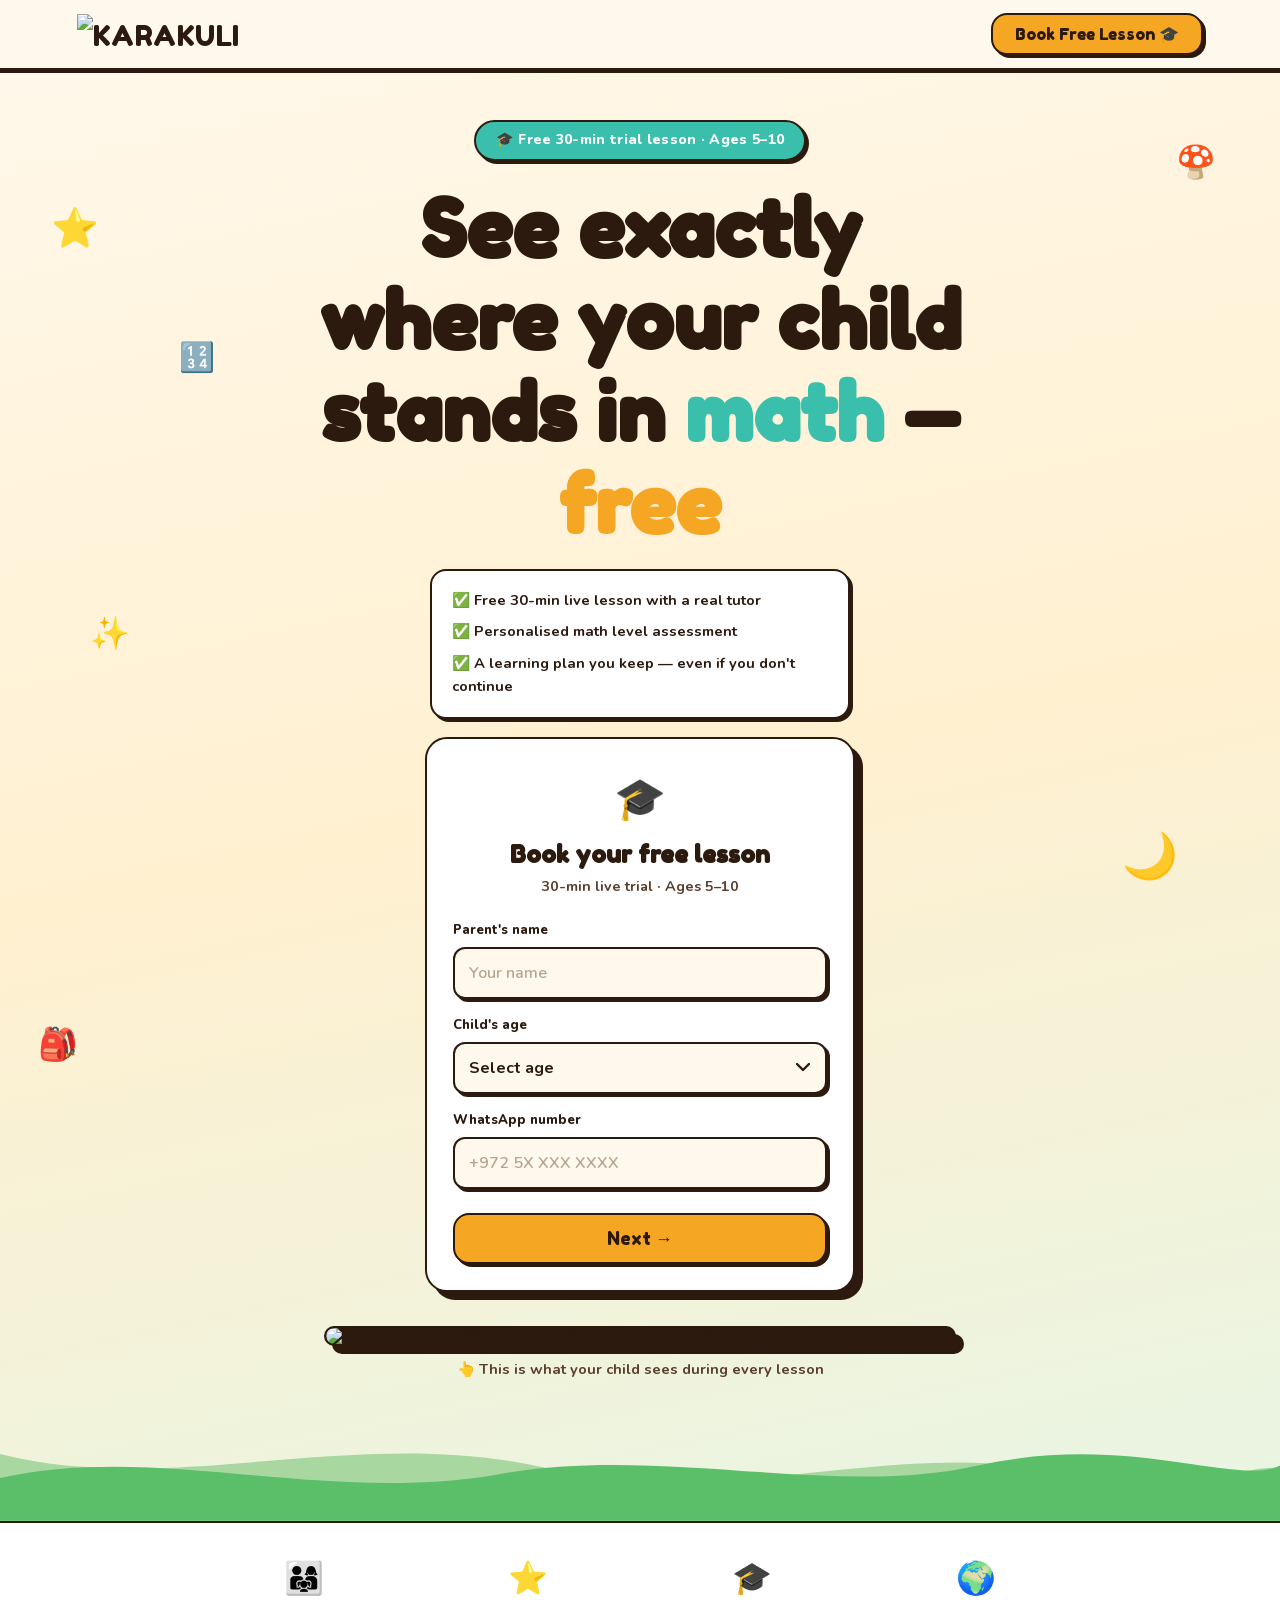
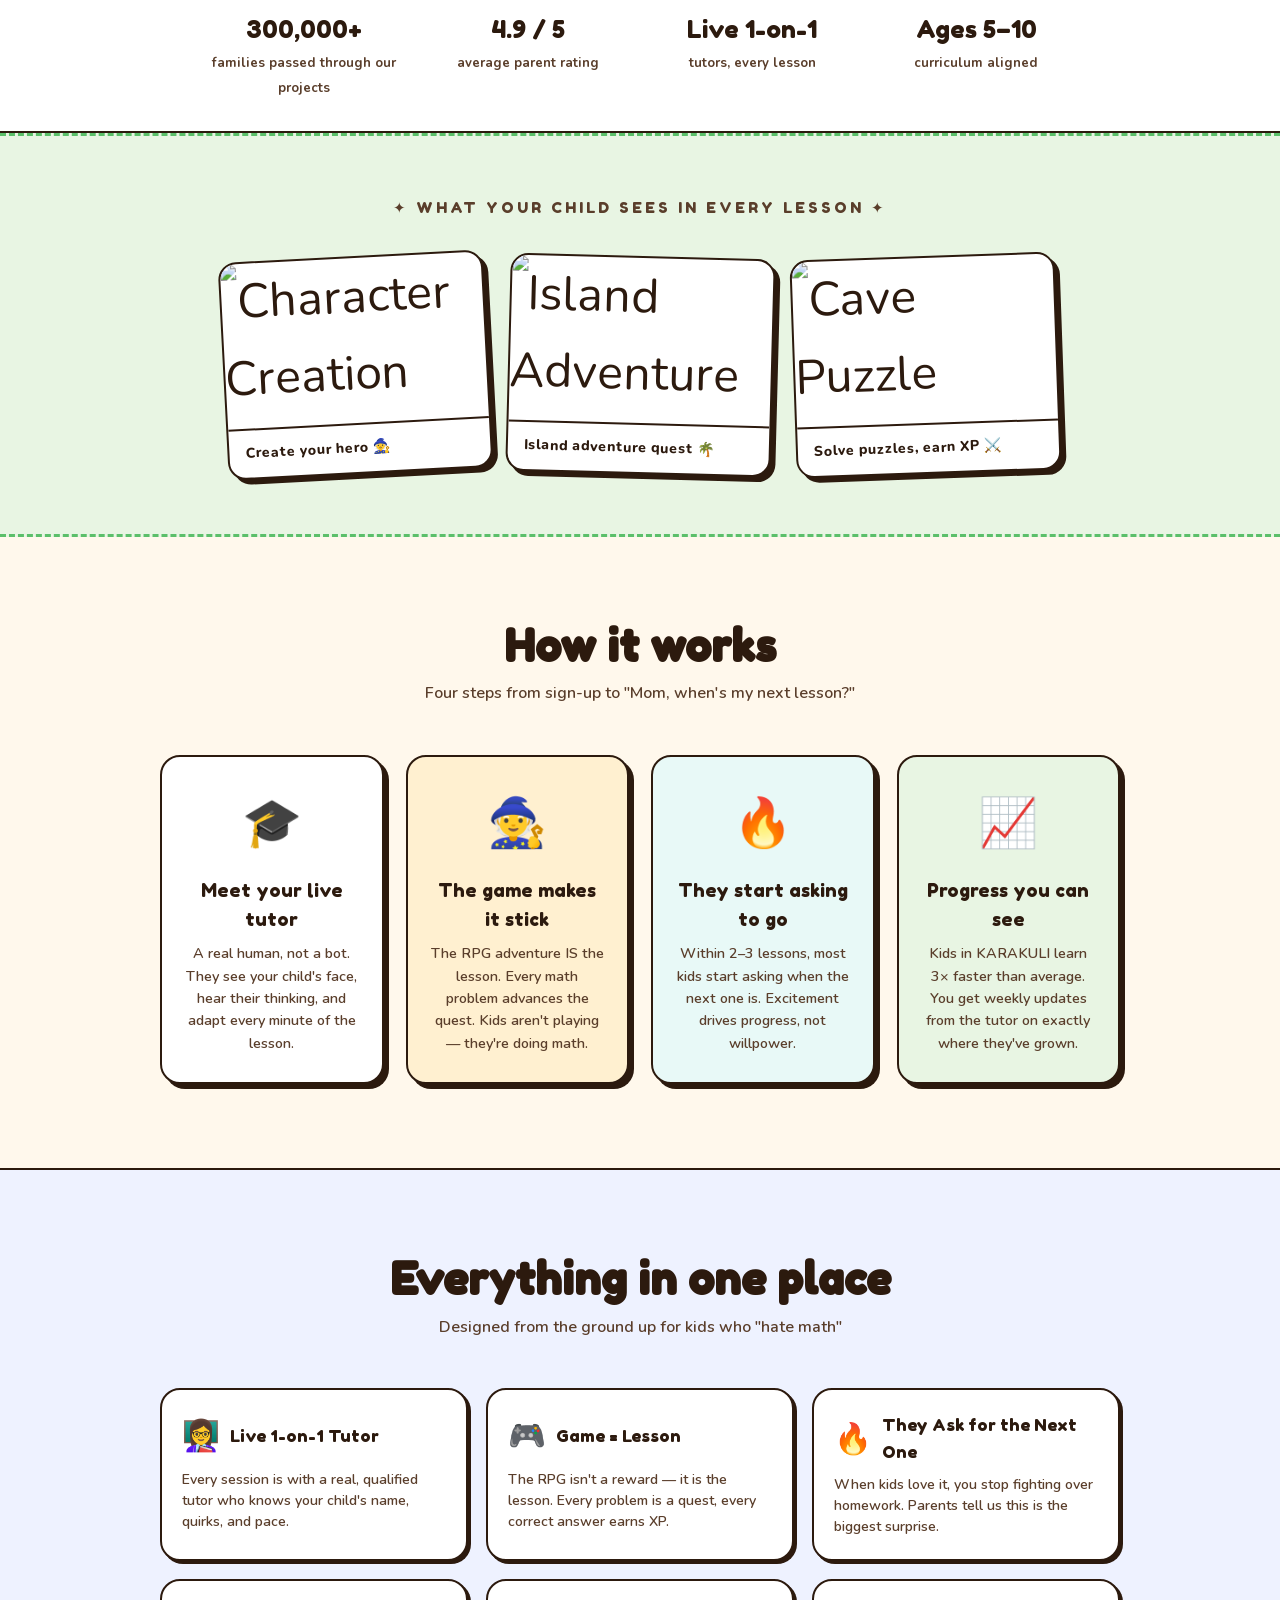
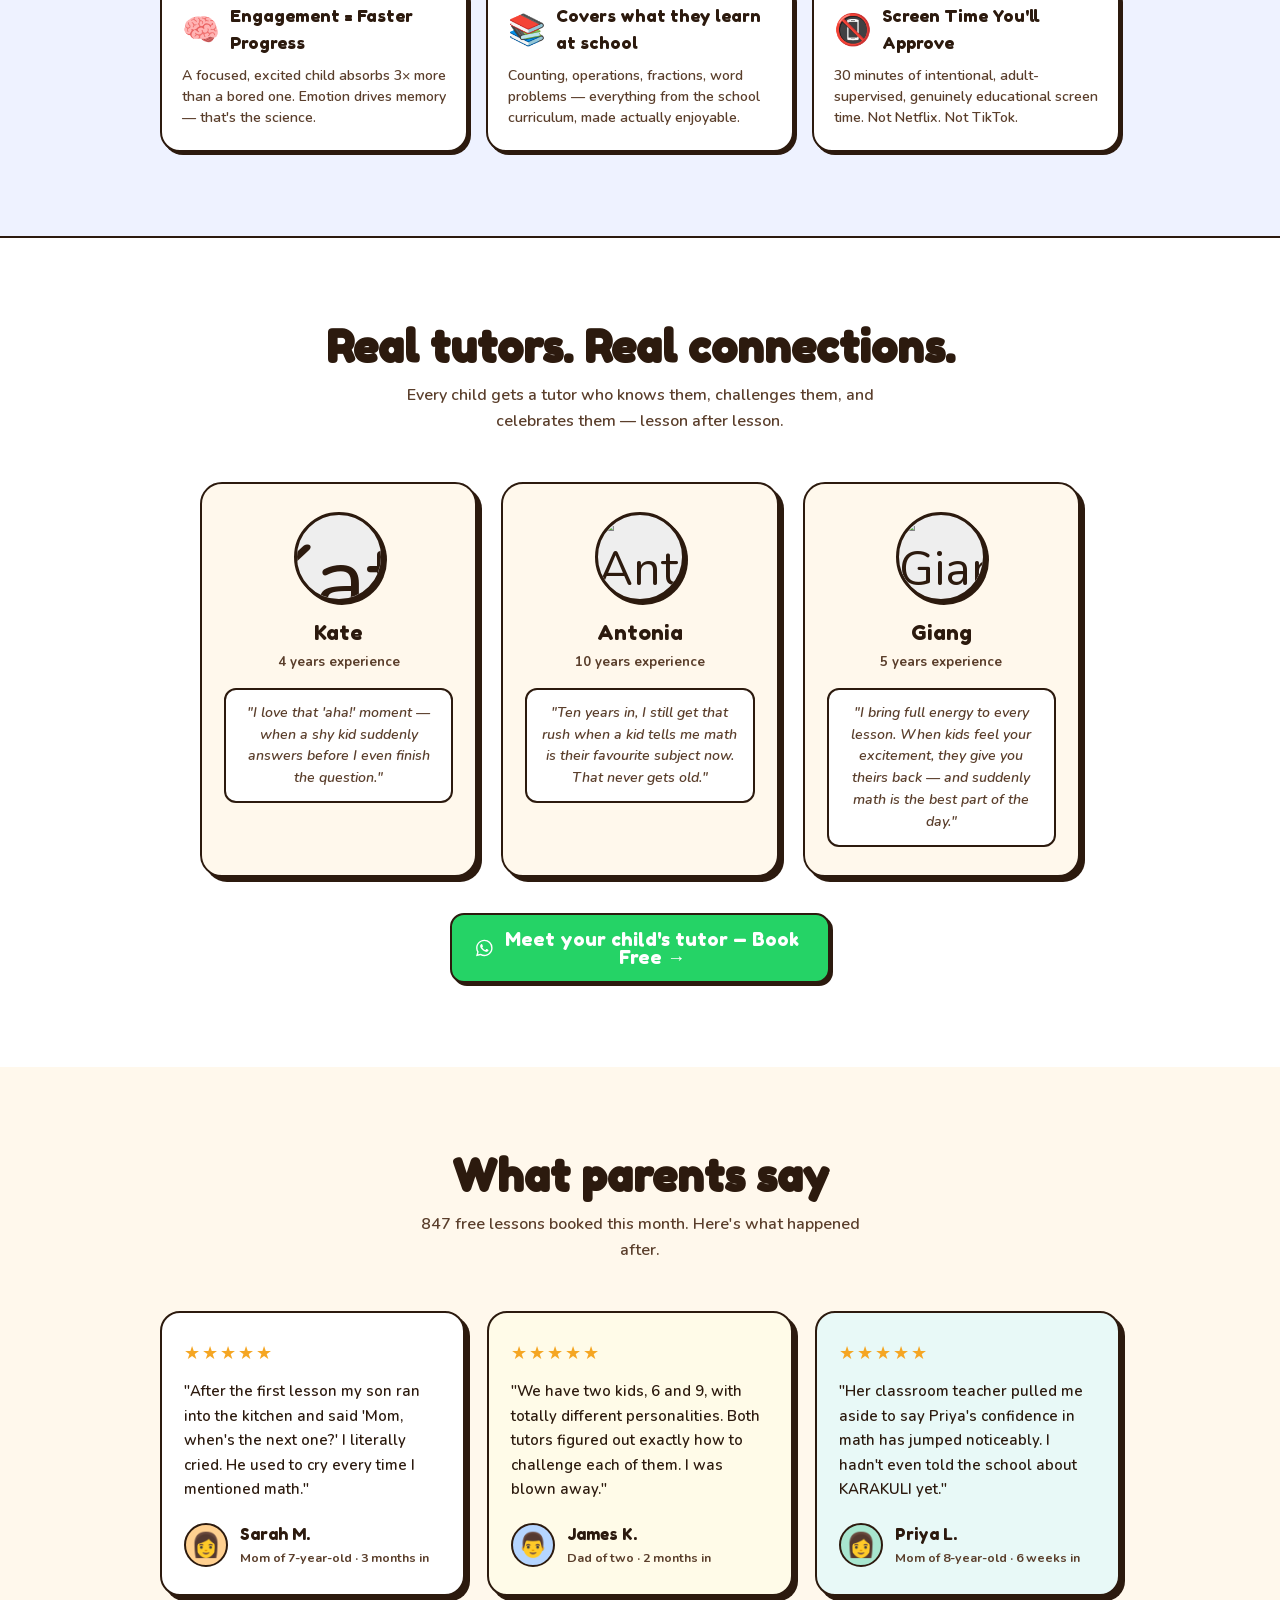
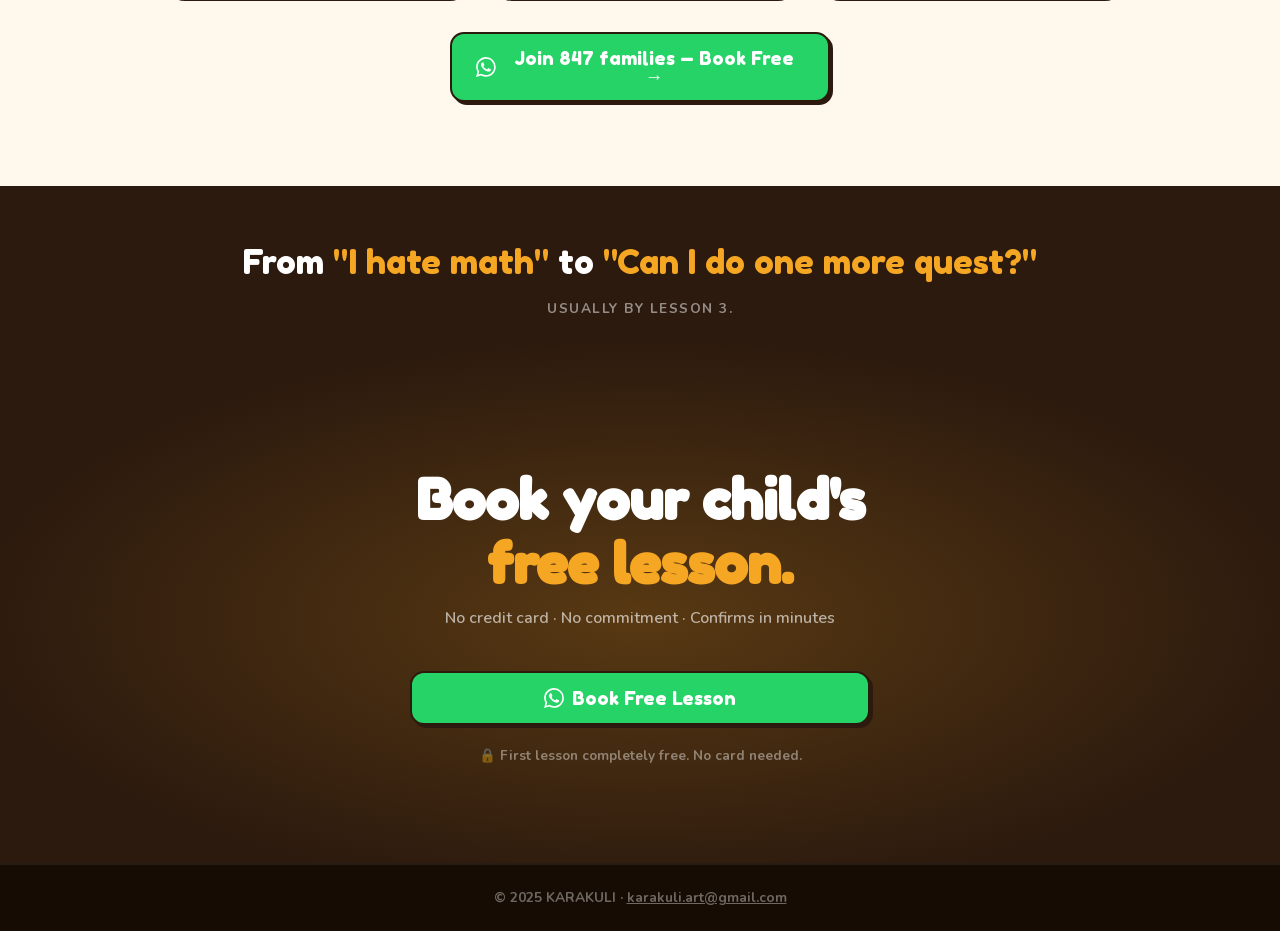
==== commit 1f1b7ac0: "Auto-deploy: 2026-07-16 17:40:37" ====
--- a/index.html
+++ b/index.html
@@ -3,7 +3,7 @@
 <head>
   <meta charset="UTF-8" />
   <meta name="viewport" content="width=device-width, initial-scale=1.0" />
-  <title>Karakuli MATH | Interactive Math Lessons for Kids</title>
+  <title>Karakuli MATH | Free Math Assessment for Kids</title>
   <meta name="description" content="Live 1-on-1 math tutoring for kids ages 5–10, wrapped in an RPG adventure. First lesson free." />
   <link rel="icon" type="image/png" href="https://static.tildacdn.com/tild6166-6234-4662-b333-376165333562/ChatGPT_Image_10__20.png" />
   <link rel="apple-touch-icon" href="https://static.tildacdn.com/tild6166-6234-4662-b333-376165333562/ChatGPT_Image_10__20.png" />
@@ -868,6 +868,144 @@
       .badge { font-size: 0.78rem; padding: 6px 14px; }
       .hero-inner { padding: 16px 16px 0; }
     }
+
+    /* ═══════════════════════════════════════
+       BOOKING WIDGET (inline)
+    ═══════════════════════════════════════ */
+    .bk-card {
+      background: var(--white);
+      border: var(--border);
+      border-radius: 22px;
+      box-shadow: var(--sh-lg);
+      width: 100%;
+      max-width: 430px;
+      margin: 6px auto 0;
+      padding: 28px 26px 26px;
+      position: relative;
+      text-align: left;
+    }
+
+    .bk-step { display: none; }
+    .bk-step.active { display: block; animation: bkFade 0.35s ease; }
+    @keyframes bkFade { from { opacity: 0; transform: translateY(8px); } to { opacity: 1; transform: translateY(0); } }
+
+    .bk-head { text-align: center; margin-bottom: 22px; }
+    .bk-emoji { font-size: 2.6rem; display: block; margin-bottom: 8px; }
+    .bk-head h3 { font-family: 'Fredoka One', Arial, sans-serif; font-size: 1.5rem; color: var(--ink); margin-bottom: 6px; }
+    .bk-head p { font-size: 0.9rem; font-weight: 700; color: var(--ink-lite); }
+
+    .bk-field { margin-bottom: 16px; }
+    .bk-field label {
+      display: block;
+      font-size: 0.82rem;
+      font-weight: 800;
+      color: var(--ink);
+      margin-bottom: 6px;
+    }
+    .bk-field input,
+    .bk-field select {
+      width: 100%;
+      padding: 13px 14px;
+      font-family: 'Nunito', Arial, sans-serif;
+      font-size: 16px; /* 16px, чтобы iOS не зумил при фокусе */
+      font-weight: 700;
+      color: var(--ink);
+      background: var(--cream);
+      border: var(--border);
+      border-radius: 12px;
+      box-shadow: var(--sh-sm);
+      outline: none;
+      -webkit-appearance: none;
+      appearance: none;
+    }
+    .bk-field select {
+      padding-right: 40px;
+      background-image: url("data:image/svg+xml,%3Csvg xmlns='http://www.w3.org/2000/svg' width='14' height='9' viewBox='0 0 14 9'%3E%3Cpath d='M1 1l6 6 6-6' fill='none' stroke='%232C1A0E' stroke-width='2.4' stroke-linecap='round' stroke-linejoin='round'/%3E%3C/svg%3E");
+      background-repeat: no-repeat;
+      background-position: right 15px center;
+    }
+    .bk-field input:focus,
+    .bk-field select:focus { box-shadow: 5px 5px 0 var(--gold); }
+    .bk-field input::placeholder { color: #B7A48F; font-weight: 600; }
+
+    .bk-btn { margin-top: 8px; }
+    .btn-gold.bk-btn { width: 100%; justify-content: center; padding: 15px 24px; font-size: 1.1rem; }
+    .btn-wa:disabled { opacity: 0.45; cursor: not-allowed; box-shadow: var(--sh-sm); }
+    .btn-wa:disabled:hover { transform: none; box-shadow: var(--sh-sm); }
+
+    .bk-back {
+      display: block;
+      width: 100%;
+      text-align: center;
+      margin-top: 12px;
+      background: none;
+      border: none;
+      font-family: 'Fredoka One', Arial, sans-serif;
+      font-size: 0.9rem;
+      color: var(--ink-lite);
+      cursor: pointer;
+    }
+
+    .bk-slots {
+      display: grid;
+      grid-template-columns: repeat(auto-fill, minmax(96px, 1fr));
+      gap: 10px;
+      margin-top: 6px;
+    }
+    .bk-slot {
+      padding: 11px 6px;
+      text-align: center;
+      background: var(--white);
+      border: var(--border);
+      border-radius: 12px;
+      box-shadow: var(--sh-sm);
+      font-family: 'Nunito', Arial, sans-serif;
+      font-weight: 800;
+      font-size: 0.86rem;
+      color: var(--ink);
+      cursor: pointer;
+      transition: transform 0.12s, box-shadow 0.12s;
+    }
+    .bk-slot small { display: block; font-weight: 700; font-size: 0.72rem; color: var(--ink-lite); }
+    .bk-slot:hover { transform: translate(-2px, -2px); box-shadow: 5px 5px 0 var(--gold-dark); }
+    .bk-slot.sel { background: var(--gold); color: var(--ink); box-shadow: var(--sh-sm); }
+    .bk-slot.sel small { color: var(--ink); }
+
+    .bk-times-label {
+      display: block;
+      font-family: 'Fredoka One', Arial, sans-serif;
+      font-size: 1rem;
+      color: var(--ink);
+      margin: 18px 0 4px;
+    }
+
+    .bk-summary {
+      background: var(--white);
+      border: var(--border);
+      border-radius: 14px;
+      box-shadow: var(--sh-sm);
+      padding: 16px 18px;
+      margin-bottom: 18px;
+      font-size: 0.92rem;
+      font-weight: 700;
+      color: var(--ink);
+      text-align: left;
+    }
+    .bk-summary div { padding: 3px 0; }
+    .bk-summary b { color: var(--ink-lite); }
+
+    .bk-note {
+      text-align: center;
+      font-size: 0.8rem;
+      font-weight: 700;
+      color: var(--ink-lite);
+      margin-top: 14px;
+    }
+
+    @media (max-width: 480px) {
+      .bk-card { padding: 26px 18px 22px; }
+      .bk-head h3 { font-size: 1.3rem; }
+    }
   </style>
 </head>
 <body>
@@ -890,28 +1028,105 @@
   <div class="floater f6">🎒</div>
 
   <div class="hero-inner">
-    <div class="badge">🎮 Live 1-on-1 tutoring · Ages 5–10</div>
+    <div class="badge">🎓 Free 30-min trial lesson · Ages 5–10</div>
 
     <h1 class="hero-h1">
-      Your child will<br>
-      <span class="gold">beg</span> to do <span class="teal">math</span>
+      See exactly where your child<br>
+      stands in <span class="teal">math</span> — <span class="gold">free</span>
     </h1>
 
-    <p class="hero-sub">
-      No more homework battles. No more "I hate math."<br>
-      Live 1-on-1 lessons with real tutors, wrapped in an RPG adventure — when kids love the process, progress takes care of itself.
-    </p>
-
     <div class="hero-bullets">
-      <div class="hb-item">✅ 45-min live lesson — no prep needed</div>
+      <div class="hb-item">✅ Free 30-min live lesson with a real tutor</div>
       <div class="hb-item">✅ Personalised math level assessment</div>
-      <div class="hb-item">✅ Tutor feedback + your child's learning plan</div>
-    </div>
-
-    <a href="https://wa.me/79011821753?text=Hi!%20I%20would%20like%20to%20sign%20up%20for%20a%20free%20lesson" target="_blank" rel="noopener" class="btn btn-wa">
-      <svg viewBox="0 0 24 24" width="20" height="20" fill="currentColor" aria-hidden="true"><path d="M17.472 14.382c-.297-.149-1.758-.867-2.03-.967-.273-.099-.471-.148-.67.15-.197.297-.767.966-.94 1.164-.173.199-.347.223-.644.075-.297-.15-1.255-.463-2.39-1.475-.883-.788-1.48-1.761-1.653-2.059-.173-.297-.018-.458.13-.606.134-.133.298-.347.446-.52.149-.174.198-.298.298-.497.099-.198.05-.371-.025-.52-.075-.149-.669-1.612-.916-2.207-.242-.579-.487-.5-.669-.51-.173-.008-.371-.01-.57-.01-.198 0-.52.074-.792.372-.272.297-1.04 1.016-1.04 2.479 0 1.462 1.065 2.875 1.213 3.074.149.198 2.096 3.2 5.077 4.487.709.306 1.262.489 1.694.625.712.227 1.36.195 1.871.118.571-.085 1.758-.719 2.006-1.413.248-.694.248-1.289.173-1.413-.074-.124-.272-.198-.57-.347m-5.421 7.403h-.004a9.87 9.87 0 01-5.031-1.378l-.361-.214-3.741.982.998-3.648-.235-.374a9.86 9.86 0 01-1.51-5.26c.001-5.45 4.436-9.884 9.888-9.884 2.64 0 5.122 1.03 6.988 2.898a9.825 9.825 0 012.893 6.994c-.003 5.45-4.437 9.884-9.885 9.884m8.413-18.297A11.815 11.815 0 0012.05 0C5.495 0 .16 5.335.157 11.892c0 2.096.547 4.142 1.588 5.945L.057 24l6.305-1.654a11.882 11.882 0 005.683 1.448h.005c6.554 0 11.89-5.335 11.893-11.893a11.821 11.821 0 00-3.48-8.413Z"/></svg>
-      Book Free Lesson
-    </a>
+      <div class="hb-item">✅ A learning plan you keep — even if you don't continue</div>
+    </div>
+
+    <!-- ═══ INLINE BOOKING WIDGET ═══ -->
+    <div class="bk-card" id="bookingWidget">
+
+      <!-- Step 1 — details -->
+      <div class="bk-step active" id="bkStep1">
+        <div class="bk-head">
+          <span class="bk-emoji">🎓</span>
+          <h3>Book your free lesson</h3>
+          <p>30-min live trial · Ages 5–10</p>
+        </div>
+        <div class="bk-field">
+          <label>Parent's name</label>
+          <input type="text" id="bkParentName" placeholder="Your name">
+        </div>
+        <div class="bk-field">
+          <label>Child's age</label>
+          <select id="bkChildAge">
+            <option value="">Select age</option>
+            <option value="less than 5">Less than 5 y.o.</option>
+            <option value="5">5 years old</option>
+            <option value="6">6 years old</option>
+            <option value="7">7 years old</option>
+            <option value="8">8 years old</option>
+            <option value="9">9 years old</option>
+            <option value="10">10 years old</option>
+            <option value="older than 10">Older than 10 y.o.</option>
+          </select>
+        </div>
+        <div class="bk-field">
+          <label>WhatsApp number</label>
+          <input type="tel" id="bkWhatsApp" placeholder="+972 5X XXX XXXX">
+        </div>
+        <button type="button" class="btn btn-gold bk-btn" onclick="bkGoToSlots()">Next →</button>
+      </div>
+
+      <!-- Step 2 — date & time -->
+      <div class="bk-step" id="bkStep2">
+        <div class="bk-head">
+          <span class="bk-emoji">📅</span>
+          <h3>Pick a date &amp; time</h3>
+          <p>Choose a slot that works for you</p>
+        </div>
+        <div class="bk-field">
+          <label>Date</label>
+          <div id="bkDates" class="bk-slots"></div>
+        </div>
+        <div id="bkTimesWrap" style="display:none;">
+          <span class="bk-times-label" id="bkDateLabel"></span>
+          <div id="bkTimes" class="bk-slots"></div>
+        </div>
+        <button type="button" class="btn btn-wa bk-btn" id="bkConfirm" disabled onclick="bkConfirm()">
+          <svg viewBox="0 0 24 24" width="20" height="20" fill="currentColor" aria-hidden="true"><path d="M17.472 14.382c-.297-.149-1.758-.867-2.03-.967-.273-.099-.471-.148-.67.15-.197.297-.767.966-.94 1.164-.173.199-.347.223-.644.075-.297-.15-1.255-.463-2.39-1.475-.883-.788-1.48-1.761-1.653-2.059-.173-.297-.018-.458.13-.606.134-.133.298-.347.446-.52.149-.174.198-.298.298-.497.099-.198.05-.371-.025-.52-.075-.149-.669-1.612-.916-2.207-.242-.579-.487-.5-.669-.51-.173-.008-.371-.01-.57-.01-.198 0-.52.074-.792.372-.272.297-1.04 1.016-1.04 2.479 0 1.462 1.065 2.875 1.213 3.074.149.198 2.096 3.2 5.077 4.487.709.306 1.262.489 1.694.625.712.227 1.36.195 1.871.118.571-.085 1.758-.719 2.006-1.413.248-.694.248-1.289.173-1.413-.074-.124-.272-.198-.57-.347m-5.421 7.403h-.004a9.87 9.87 0 01-5.031-1.378l-.361-.214-3.741.982.998-3.648-.235-.374a9.86 9.86 0 01-1.51-5.26c.001-5.45 4.436-9.884 9.888-9.884 2.64 0 5.122 1.03 6.988 2.898a9.825 9.825 0 012.893 6.994c-.003 5.45-4.437 9.884-9.885 9.884m8.413-18.297A11.815 11.815 0 0012.05 0C5.495 0 .16 5.335.157 11.892c0 2.096.547 4.142 1.588 5.945L.057 24l6.305-1.654a11.882 11.882 0 005.683 1.448h.005c6.554 0 11.89-5.335 11.893-11.893a11.821 11.821 0 00-3.48-8.413Z"/></svg>
+          Confirm booking
+        </button>
+        <button type="button" class="bk-back" onclick="bkGoStep(1)">← Back</button>
+      </div>
+
+      <!-- Step 3 — success -->
+      <div class="bk-step" id="bkStep3">
+        <div class="bk-head">
+          <span class="bk-emoji">🎉</span>
+          <h3>Almost done!</h3>
+          <p>We've opened WhatsApp for you — just tap <b>Send</b> to confirm. We'll reply with your Zoom link.</p>
+        </div>
+        <div class="bk-summary" id="bkSummary"></div>
+        <a class="btn btn-wa bk-btn" id="bkWaLink" href="#" target="_blank" rel="noopener">
+          <svg viewBox="0 0 24 24" width="20" height="20" fill="currentColor" aria-hidden="true"><path d="M17.472 14.382c-.297-.149-1.758-.867-2.03-.967-.273-.099-.471-.148-.67.15-.197.297-.767.966-.94 1.164-.173.199-.347.223-.644.075-.297-.15-1.255-.463-2.39-1.475-.883-.788-1.48-1.761-1.653-2.059-.173-.297-.018-.458.13-.606.134-.133.298-.347.446-.52.149-.174.198-.298.298-.497.099-.198.05-.371-.025-.52-.075-.149-.669-1.612-.916-2.207-.242-.579-.487-.5-.669-.51-.173-.008-.371-.01-.57-.01-.198 0-.52.074-.792.372-.272.297-1.04 1.016-1.04 2.479 0 1.462 1.065 2.875 1.213 3.074.149.198 2.096 3.2 5.077 4.487.709.306 1.262.489 1.694.625.712.227 1.36.195 1.871.118.571-.085 1.758-.719 2.006-1.413.248-.694.248-1.289.173-1.413-.074-.124-.272-.198-.57-.347m-5.421 7.403h-.004a9.87 9.87 0 01-5.031-1.378l-.361-.214-3.741.982.998-3.648-.235-.374a9.86 9.86 0 01-1.51-5.26c.001-5.45 4.436-9.884 9.888-9.884 2.64 0 5.122 1.03 6.988 2.898a9.825 9.825 0 012.893 6.994c-.003 5.45-4.437 9.884-9.885 9.884m8.413-18.297A11.815 11.815 0 0012.05 0C5.495 0 .16 5.335.157 11.892c0 2.096.547 4.142 1.588 5.945L.057 24l6.305-1.654a11.882 11.882 0 005.683 1.448h.005c6.554 0 11.89-5.335 11.893-11.893a11.821 11.821 0 00-3.48-8.413Z"/></svg>
+          Open WhatsApp again
+        </a>
+        <p class="bk-note">If WhatsApp didn't open, tap the button above 👆</p>
+      </div>
+
+      <!-- Step 4 — out of age range -->
+      <div class="bk-step" id="bkStep4">
+        <div class="bk-head">
+          <span class="bk-emoji">💌</span>
+          <h3>Thank you for your interest!</h3>
+        </div>
+        <div class="bk-summary" style="text-align:center;">
+          Our lessons are currently for children ages <b>5–10</b>, so we wouldn't be the right fit just yet.
+          We've saved your details and will reach out as soon as we expand our age range!
+        </div>
+        <button type="button" class="btn btn-gold bk-btn" onclick="bkGoStep(1)">← Back to start</button>
+      </div>
+
+    </div>
 
   </div>
 
@@ -1054,7 +1269,7 @@
     </div>
     <div class="fp reveal d3">
       <div class="fp-head"><span class="fp-ico">📵</span><span class="fp-title">Screen Time You'll Approve</span></div>
-      <p class="fp-desc">45 minutes of intentional, adult-supervised, genuinely educational screen time. Not Netflix. Not TikTok.</p>
+      <p class="fp-desc">30 minutes of intentional, adult-supervised, genuinely educational screen time. Not Netflix. Not TikTok.</p>
     </div>
   </div>
 </section>
@@ -1165,7 +1380,7 @@
   <div class="faq-list">
     <details class="reveal d1">
       <summary>What happens in the free lesson?</summary>
-      <p class="faq-body">Your child gets a full 45-minute live session with a real tutor. They'll create their character, name it, pick their look, and set off on the first quest. No prep needed — no worksheets, no homework. Just show up and play.</p>
+      <p class="faq-body">Your child gets a full 30-minute live session with a real tutor. They'll create their character, name it, pick their look, and set off on the first quest. No prep needed — no worksheets, no homework. Just show up and play.</p>
     </details>
     <details class="reveal d2">
       <summary>What if my child doesn't like it?</summary>
@@ -1212,6 +1427,7 @@
   <a href="https://wa.me/79011821753?text=Hi!%20I%20would%20like%20to%20sign%20up%20for%20a%20free%20lesson" target="_blank" rel="noopener" class="sticky-btn">Book Free →</a>
 </div>
 
+
 <script>
   /* ─── Steps carousel ─── */
   const stepsWrap = document.querySelector('.steps-carousel-wrap');
@@ -1249,19 +1465,9 @@
   }, { threshold: 0.1 });
   document.querySelectorAll('.reveal').forEach(el => revealObs.observe(el));
 
-  /* ─── Meta Pixel + Telegram: fire on WhatsApp click ─── */
+  /* ─── Любая WhatsApp-кнопка теперь открывает окно записи ─── */
   document.querySelectorAll('a[href*="wa.me"]').forEach(function(btn) {
-    btn.addEventListener('click', function() {
-      if (typeof fbq === 'function') fbq('track', 'Lead');
-
-      var now = new Date().toLocaleString('ru-RU', { timeZone: 'Europe/Moscow', hour: '2-digit', minute: '2-digit', day: '2-digit', month: '2-digit' });
-      var text = '🔥 Новый лид!\n\nКто-то нажал «Book Free Lesson» на сайте KARAKULI\n⏰ ' + now + ' (МСК)';
-      fetch('https://api.telegram.org/bot8526009584:AAH-hDqYhPz-1A5tqdvET2Bex52zJtRHMVM/sendMessage', {
-        method: 'POST',
-        headers: { 'Content-Type': 'application/json' },
-        body: JSON.stringify({ chat_id: '-5113540334', text: text })
-      });
-    });
+    btn.addEventListener('click', function(e) { openBooking(e); });
   });
 
   /* ─── Sticky mobile CTA ─── */
@@ -1282,5 +1488,190 @@
   });
 </script>
 
+<script>
+  /* ═══════════════════════════════════════
+     BOOKING MODAL LOGIC
+  ═══════════════════════════════════════ */
+  var BK_WA = '79011821753';                                          // наш WhatsApp (только цифры)
+  var BK_TG_TOKEN = '8526009584:AAH-hDqYhPz-1A5tqdvET2Bex52zJtRHMVM'; // Telegram-бот
+  var BK_TG_CHAT  = '-5113540334';                                    // Telegram-чат
+
+  /* Постоянное недельное расписание. Ключ = день недели (0=вс … 6=сб), значения — время начала слота. */
+  var BK_SCHEDULE = {
+    1: ['10:00','11:00','12:00','13:00','14:00','15:00','16:00','19:30','20:00','20:30'], // Пн
+    2: ['10:30','11:30','12:30','13:00','14:00','16:00','19:30','20:00','20:30'],         // Вт
+    3: ['10:30','11:30','12:30','13:00','16:00','19:30','20:00','20:30'],                 // Ср
+    4: ['10:30','11:30','12:30','13:00','14:00','15:00','19:30','20:00','20:30'],         // Чт
+    5: ['15:00','16:00','19:30','20:00','20:30'],                                         // Пт
+    6: ['10:00','11:00','12:00','13:00','14:00'],                                         // Сб 10:00–15:00
+    0: ['10:00','11:00','12:00','13:00','14:00']                                          // Вс 10:00–15:00
+  };
+
+  var bkData = { parentName: null, age: null, whatsapp: null, date: null, time: null };
+  var bkDatesData = [];
+  var bkSelDateEl = null, bkSelTimeEl = null;
+
+  function bkPad(n) { return n < 10 ? '0' + n : '' + n; }
+  function bkWaDigits(num) { return num.replace(/\D/g, ''); }
+
+  /* Кнопки CTA по странице просто прокручивают к встроенному виджету */
+  function openBooking(e) {
+    if (e && e.preventDefault) e.preventDefault();
+    var w = document.getElementById('bookingWidget');
+    if (w) w.scrollIntoView({ behavior: 'smooth', block: 'center' });
+  }
+
+  function bkGoStep(n) {
+    document.querySelectorAll('.bk-step').forEach(function(s) { s.classList.remove('active'); });
+    document.getElementById('bkStep' + n).classList.add('active');
+  }
+
+  function bkGoToSlots() {
+    var name  = document.getElementById('bkParentName').value.trim();
+    var age   = document.getElementById('bkChildAge').value;
+    var wa    = document.getElementById('bkWhatsApp').value.trim();
+
+    if (!name || !age || !wa) { alert('Please fill in all fields'); return; }
+    if (wa.indexOf('+') === -1) { alert('Please include the country code with + (e.g. +972 or +7)'); return; }
+    if (bkWaDigits(wa).length < 8) { alert('Please enter a valid WhatsApp number'); return; }
+
+    bkData.parentName = name;
+    bkData.age = age;
+    bkData.whatsapp = wa;
+
+    if (age === 'less than 5' || age === 'older than 10') {
+      bkSendOutOfRange();
+      bkGoStep(4);
+      return;
+    }
+
+    bkBuildDates();
+    bkGoStep(2);
+  }
+
+  function bkBuildDates() {
+    bkDatesData = [];
+    var base = new Date(); base.setHours(0, 0, 0, 0);
+    for (var i = 1; i <= 7; i++) {
+      var d = new Date(base); d.setDate(base.getDate() + i);
+      var times = BK_SCHEDULE[d.getDay()] || [];
+      if (!times.length) continue;
+      var ds = d.getFullYear() + '-' + bkPad(d.getMonth() + 1) + '-' + bkPad(d.getDate());
+      bkDatesData.push({ date: ds, times: times.slice() });
+    }
+    bkRenderDates();
+    document.getElementById('bkTimesWrap').style.display = 'none';
+    bkData.date = null; bkData.time = null;
+    bkSelDateEl = null; bkSelTimeEl = null;
+    document.getElementById('bkConfirm').disabled = true;
+  }
+
+  function bkRenderDates() {
+    var c = document.getElementById('bkDates');
+    c.innerHTML = '';
+    bkDatesData.forEach(function(item) {
+      var dObj = new Date(item.date + 'T00:00:00');
+      var wd = dObj.toLocaleDateString('en-US', { weekday: 'short' });
+      var md = dObj.toLocaleDateString('en-US', { month: 'short', day: 'numeric' });
+      var el = document.createElement('div');
+      el.className = 'bk-slot';
+      el.innerHTML = md + '<small>' + wd + '</small>';
+      el.onclick = function() { bkSelectDate(item, el); };
+      c.appendChild(el);
+    });
+  }
+
+  function bkSelectDate(item, el) {
+    bkData.date = item.date; bkData.time = null;
+    if (bkSelDateEl) bkSelDateEl.classList.remove('sel');
+    el.classList.add('sel'); bkSelDateEl = el;
+    bkSelTimeEl = null;
+    document.getElementById('bkConfirm').disabled = true;
+
+    var dObj = new Date(item.date + 'T00:00:00');
+    document.getElementById('bkDateLabel').textContent =
+      dObj.toLocaleDateString('en-US', { weekday: 'long', month: 'long', day: 'numeric' });
+
+    var tc = document.getElementById('bkTimes');
+    tc.innerHTML = '';
+    item.times.forEach(function(t) {
+      var te = document.createElement('div');
+      te.className = 'bk-slot';
+      te.textContent = t;
+      te.onclick = function() { bkSelectTime(t, te); };
+      tc.appendChild(te);
+    });
+    document.getElementById('bkTimesWrap').style.display = 'block';
+  }
+
+  function bkSelectTime(t, el) {
+    bkData.time = t;
+    if (bkSelTimeEl) bkSelTimeEl.classList.remove('sel');
+    el.classList.add('sel'); bkSelTimeEl = el;
+    document.getElementById('bkConfirm').disabled = false;
+  }
+
+  function bkConfirm() {
+    if (!bkData.date || !bkData.time) return;
+
+    if (typeof fbq === 'function') fbq('track', 'Lead', { content_name: 'booking_math' });
+
+    var parentDigits = bkWaDigits(bkData.whatsapp);
+    var parentPlus = '+' + parentDigits;
+
+    /* Сообщение, которое родитель отправит НАМ в WhatsApp */
+    var waMsg = 'Hi! I booked a lesson\n' +
+                'Date: ' + bkData.date + '\n' +
+                'Time: ' + bkData.time + '\n' +
+                'Parent: ' + bkData.parentName + '\n' +
+                'WhatsApp: ' + parentPlus;
+    var waLink = 'https://wa.me/' + BK_WA + '?text=' + encodeURIComponent(waMsg);
+
+    /* Открываем WhatsApp синхронно — иначе попап-блокер может помешать */
+    window.open(waLink, '_blank');
+
+    /* Мгновенное уведомление в Telegram (WhatsApp родителя — кликабельной ссылкой) */
+    var now = new Date().toLocaleString('ru-RU', { timeZone: 'Europe/Moscow', hour: '2-digit', minute: '2-digit', day: '2-digit', month: '2-digit' });
+    var tg = '🔥 Новый лид — забронирован пробный урок! [/math]\n\n' +
+             '👤 Родитель: ' + bkData.parentName + '\n' +
+             '📱 WhatsApp: https://wa.me/' + parentDigits + '\n' +
+             '👶 Возраст ребёнка: ' + bkData.age + '\n' +
+             '📅 Дата: ' + bkData.date + '\n' +
+             '🕐 Время: ' + bkData.time + '\n\n' +
+             '⏰ ' + now + ' (МСК)';
+    bkSendTelegram(tg);
+
+    /* Экран успеха */
+    document.getElementById('bkSummary').innerHTML =
+      '<div><b>Date:</b> ' + bkData.date + '</div>' +
+      '<div><b>Time:</b> ' + bkData.time + '</div>' +
+      '<div><b>Parent:</b> ' + bkData.parentName + '</div>' +
+      '<div><b>WhatsApp:</b> ' + parentPlus + '</div>';
+    document.getElementById('bkWaLink').href = waLink;
+    bkGoStep(3);
+  }
+
+  function bkSendOutOfRange() {
+    var parentDigits = bkWaDigits(bkData.whatsapp);
+    var now = new Date().toLocaleString('ru-RU', { timeZone: 'Europe/Moscow', hour: '2-digit', minute: '2-digit', day: '2-digit', month: '2-digit' });
+    var tg = '📩 Новый лид — вне возраста 5–10 [/math]\n\n' +
+             '👤 Родитель: ' + bkData.parentName + '\n' +
+             '📱 WhatsApp: https://wa.me/' + parentDigits + '\n' +
+             '👶 Возраст ребёнка: ' + bkData.age + '\n\n' +
+             '⏰ ' + now + ' (МСК)';
+    bkSendTelegram(tg);
+  }
+
+  function bkSendTelegram(text) {
+    try {
+      fetch('https://api.telegram.org/bot' + BK_TG_TOKEN + '/sendMessage', {
+        method: 'POST',
+        headers: { 'Content-Type': 'application/json' },
+        body: JSON.stringify({ chat_id: BK_TG_CHAT, text: text })
+      });
+    } catch (err) { console.error('TG error', err); }
+  }
+</script>
+
 </body>
 </html>
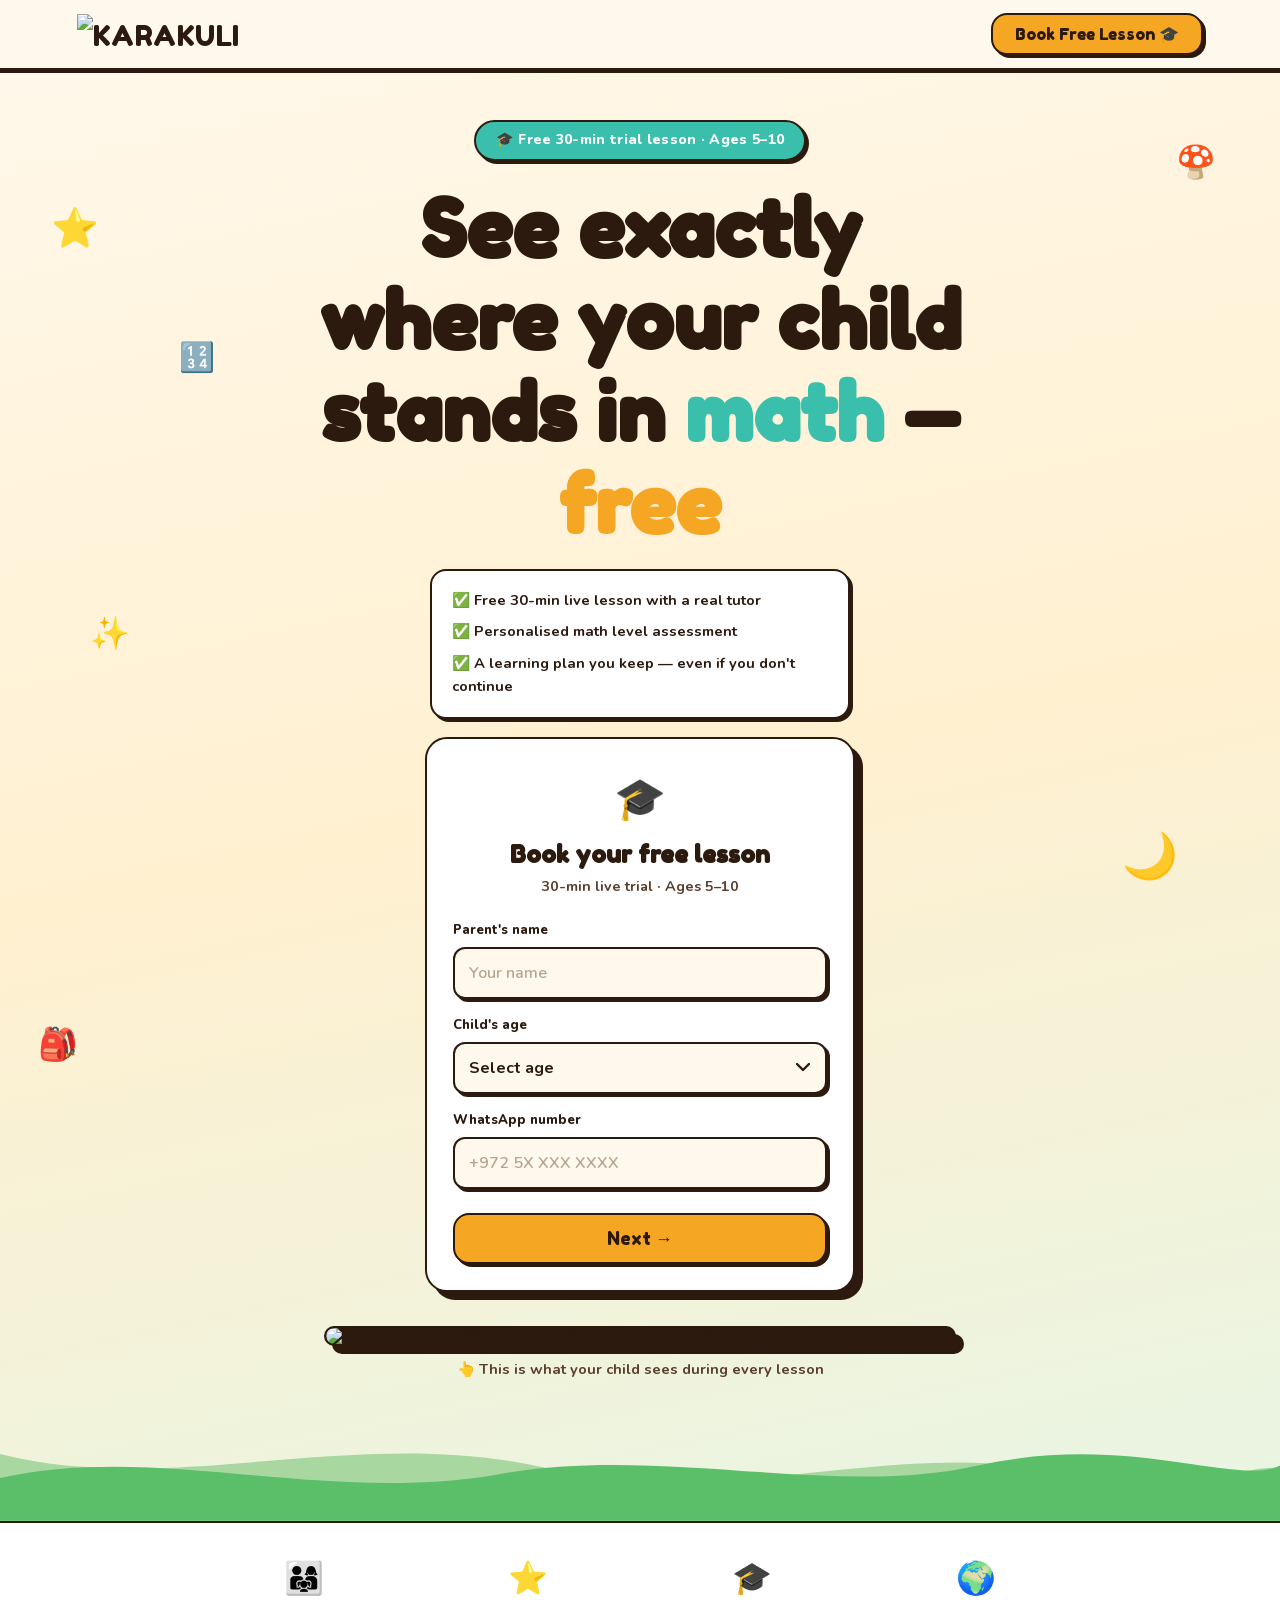
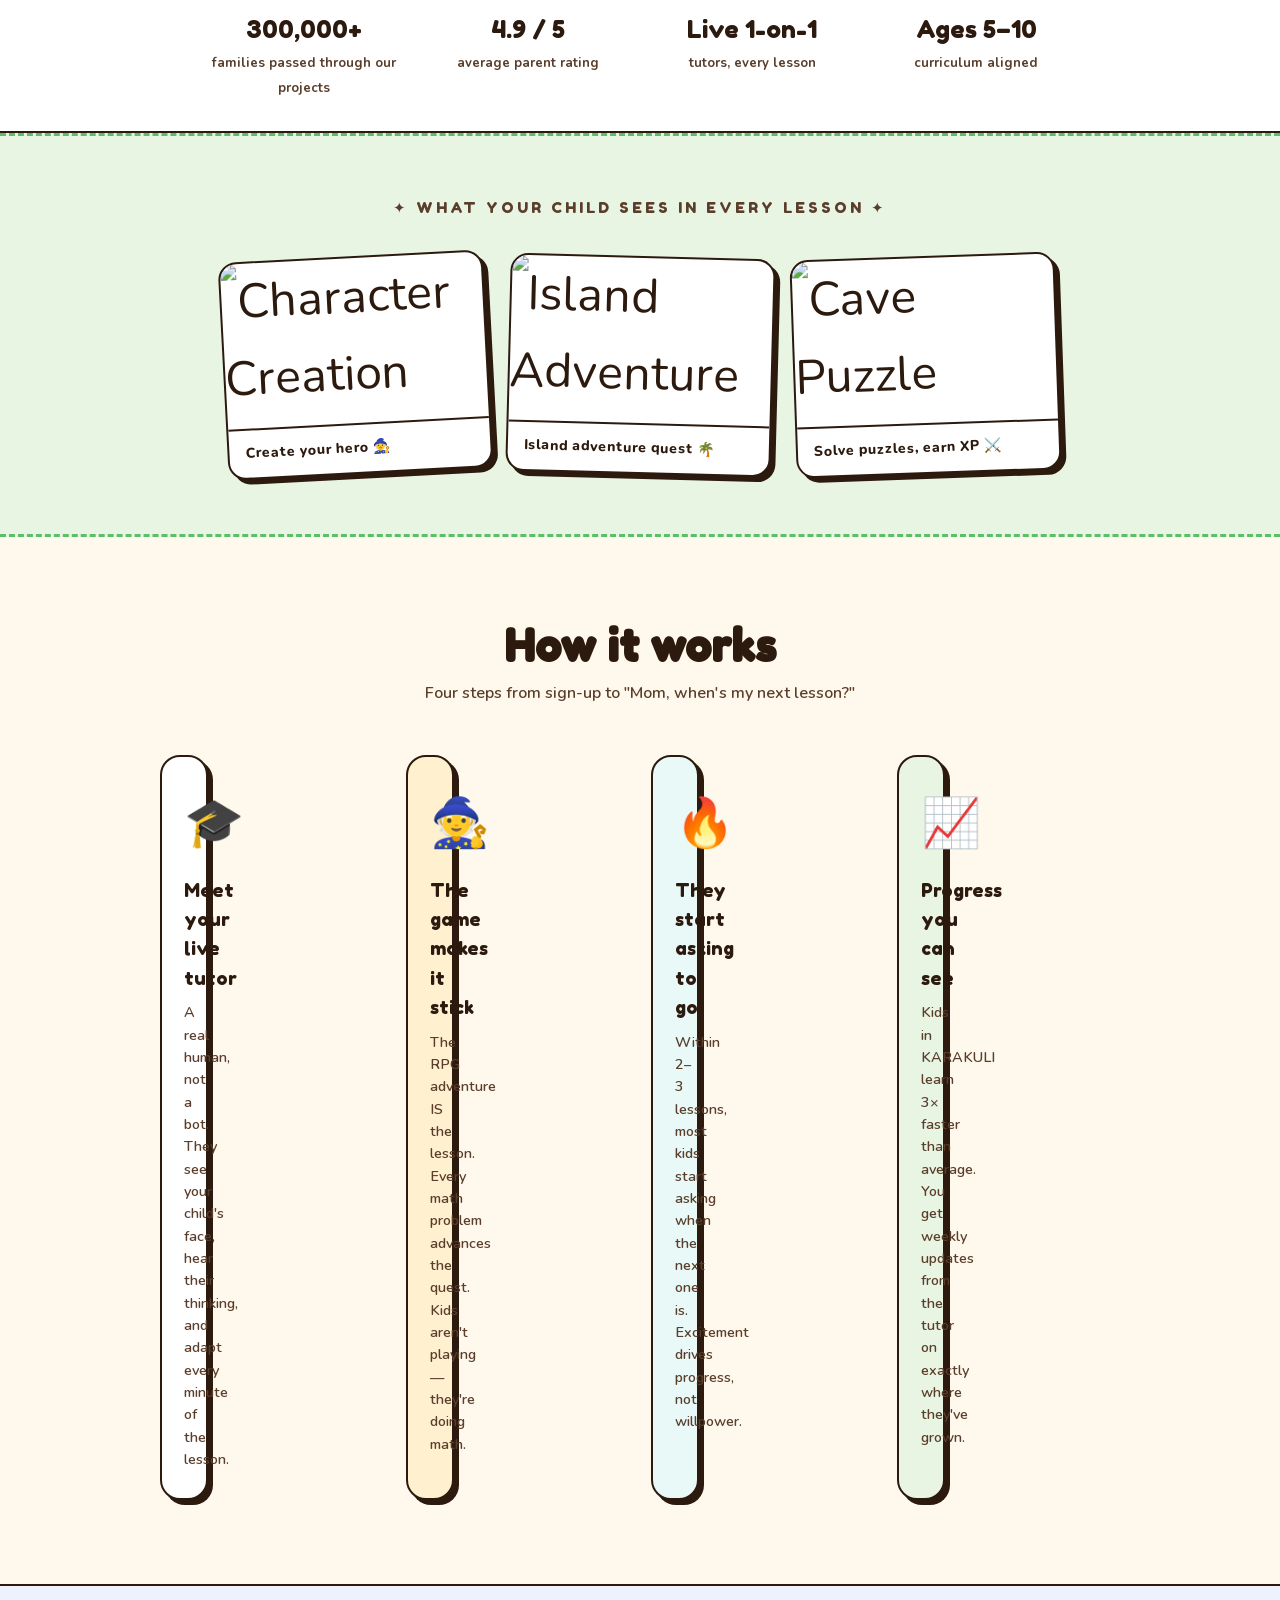
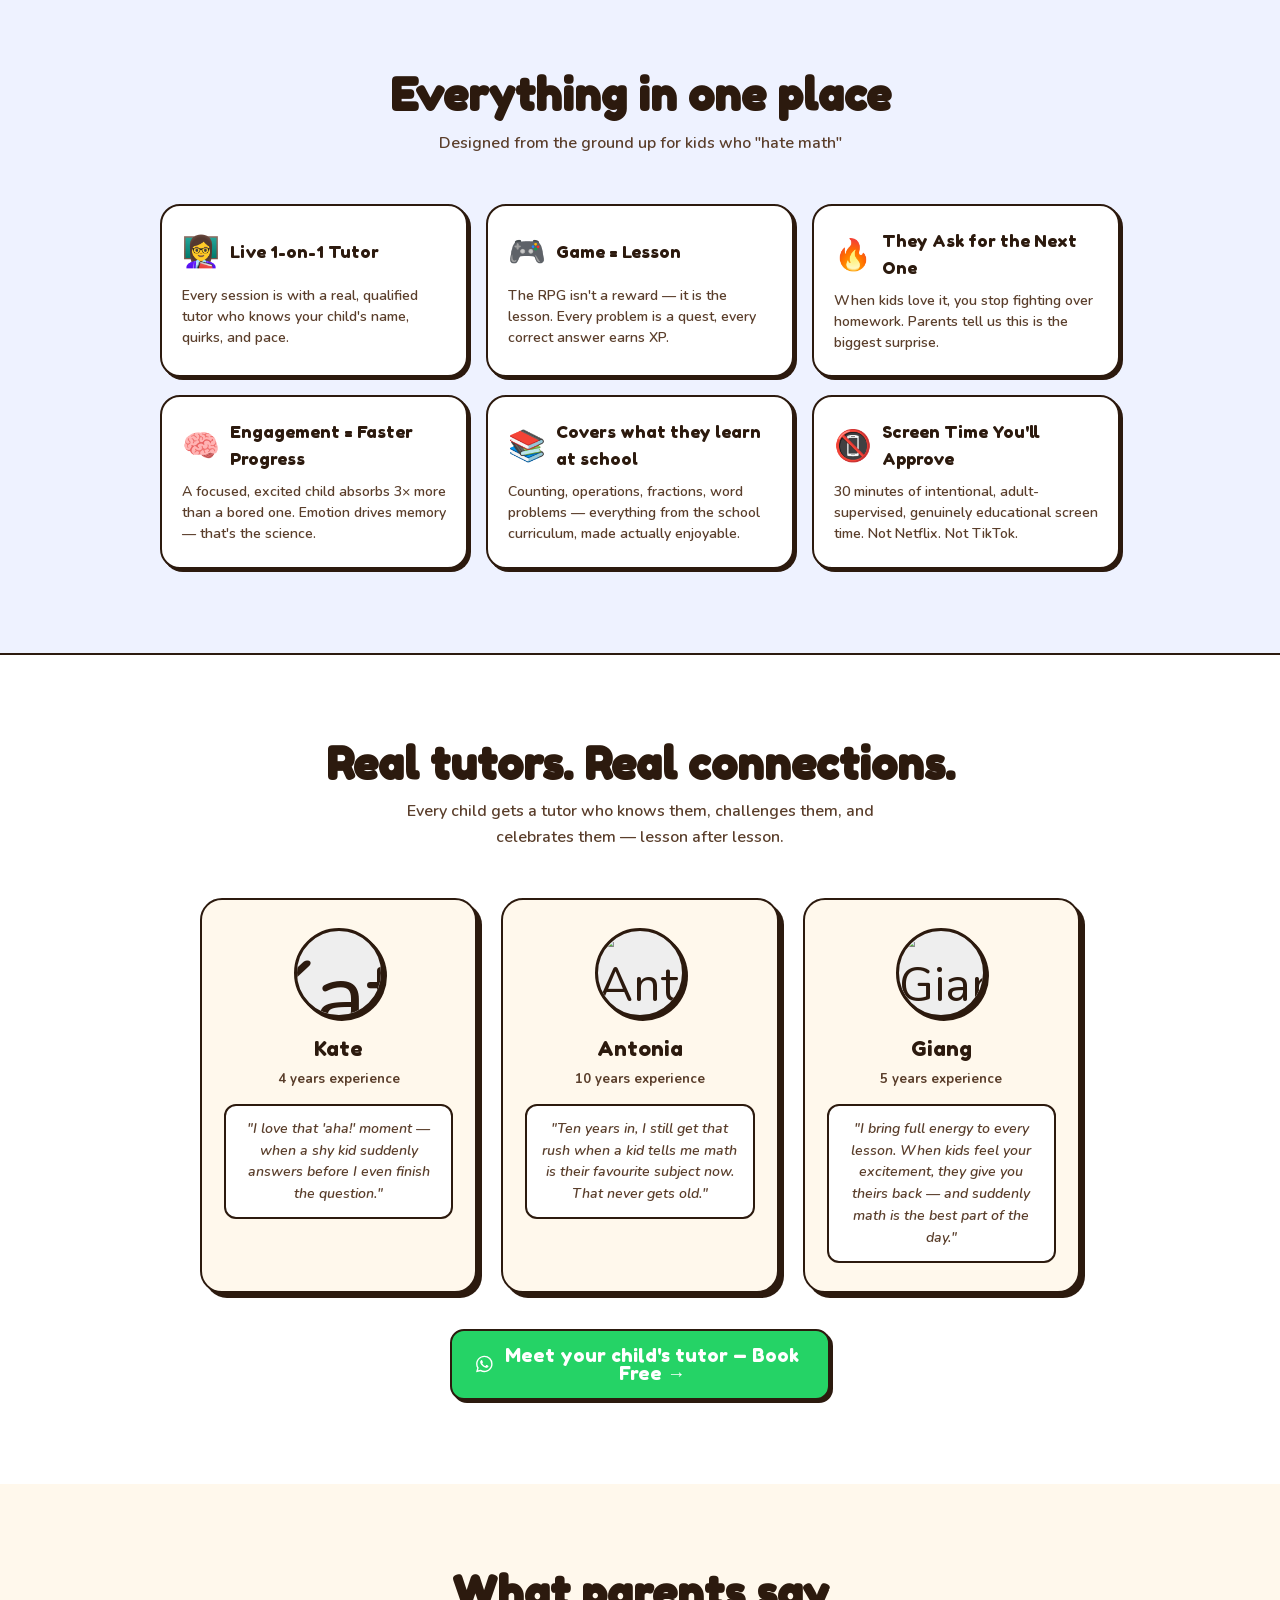
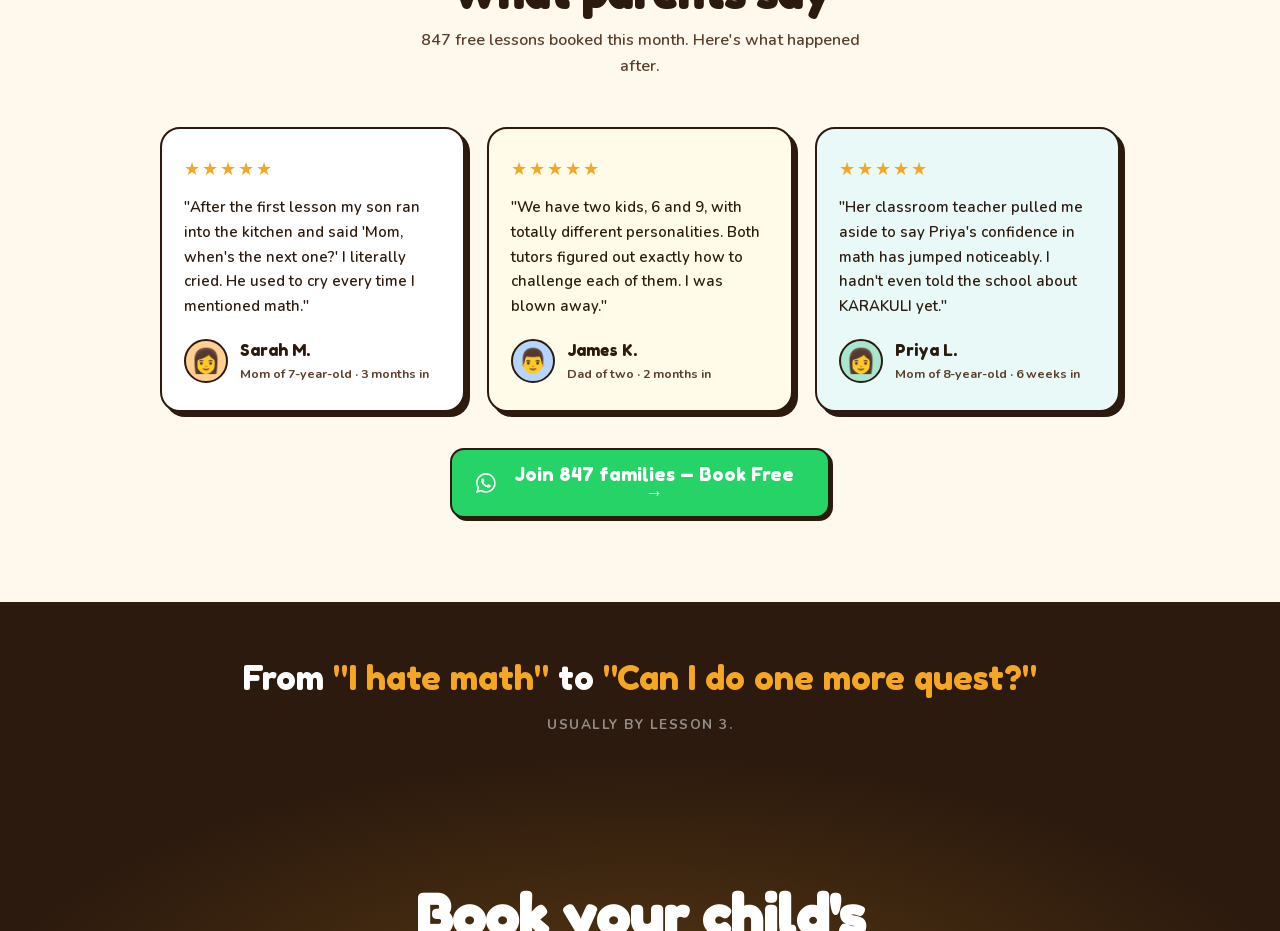
==== commit b6165524: "Auto-deploy: 2026-07-16 17:40:46" ====
--- a/index.html
+++ b/index.html
@@ -1632,7 +1632,7 @@
 
     /* Мгновенное уведомление в Telegram (WhatsApp родителя — кликабельной ссылкой) */
     var now = new Date().toLocaleString('ru-RU', { timeZone: 'Europe/Moscow', hour: '2-digit', minute: '2-digit', day: '2-digit', month: '2-digit' });
-    var tg = '🔥 Новый лид — забронирован пробный урок! [/math]\n\n' +
+    var tg = '🔥 Новый лид — забронирован пробный урок!\n\n' +
              '👤 Родитель: ' + bkData.parentName + '\n' +
              '📱 WhatsApp: https://wa.me/' + parentDigits + '\n' +
              '👶 Возраст ребёнка: ' + bkData.age + '\n' +
@@ -1654,7 +1654,7 @@
   function bkSendOutOfRange() {
     var parentDigits = bkWaDigits(bkData.whatsapp);
     var now = new Date().toLocaleString('ru-RU', { timeZone: 'Europe/Moscow', hour: '2-digit', minute: '2-digit', day: '2-digit', month: '2-digit' });
-    var tg = '📩 Новый лид — вне возраста 5–10 [/math]\n\n' +
+    var tg = '📩 Новый лид — вне возраста 5–10\n\n' +
              '👤 Родитель: ' + bkData.parentName + '\n' +
              '📱 WhatsApp: https://wa.me/' + parentDigits + '\n' +
              '👶 Возраст ребёнка: ' + bkData.age + '\n\n' +
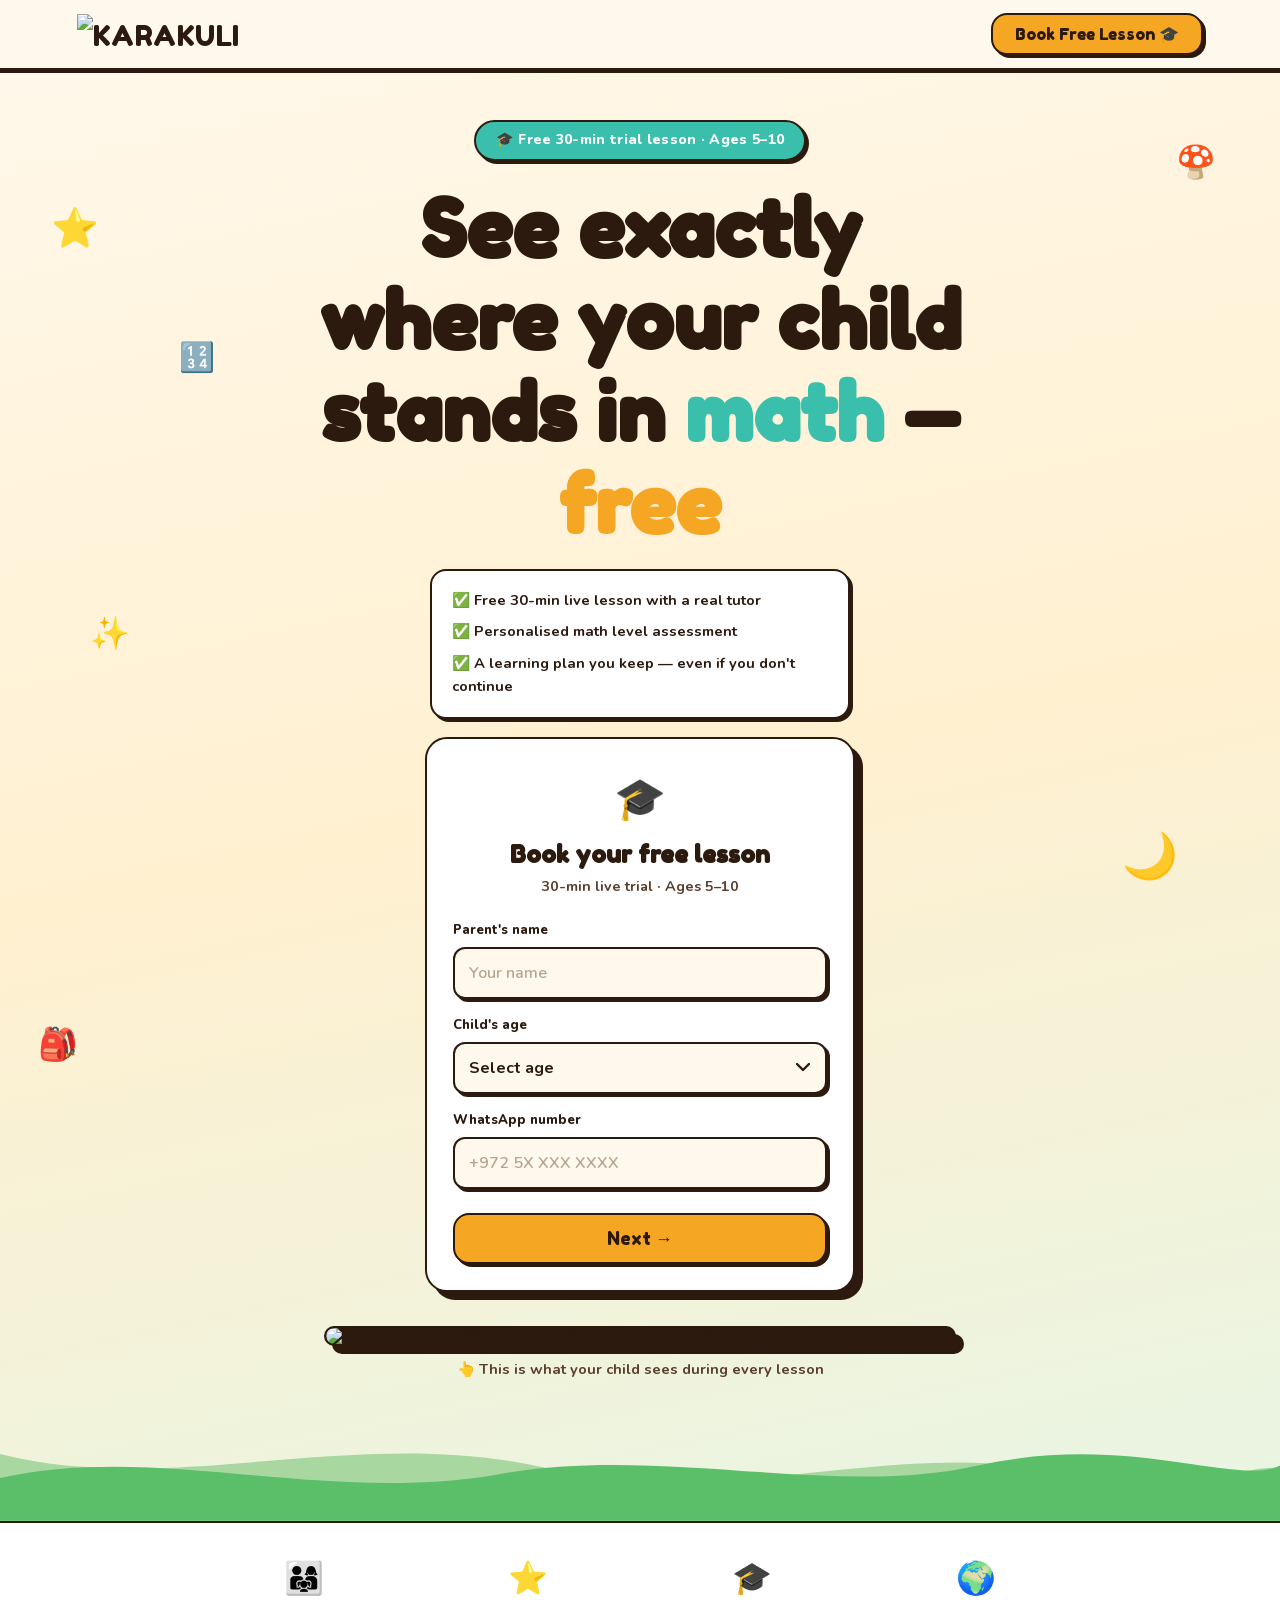
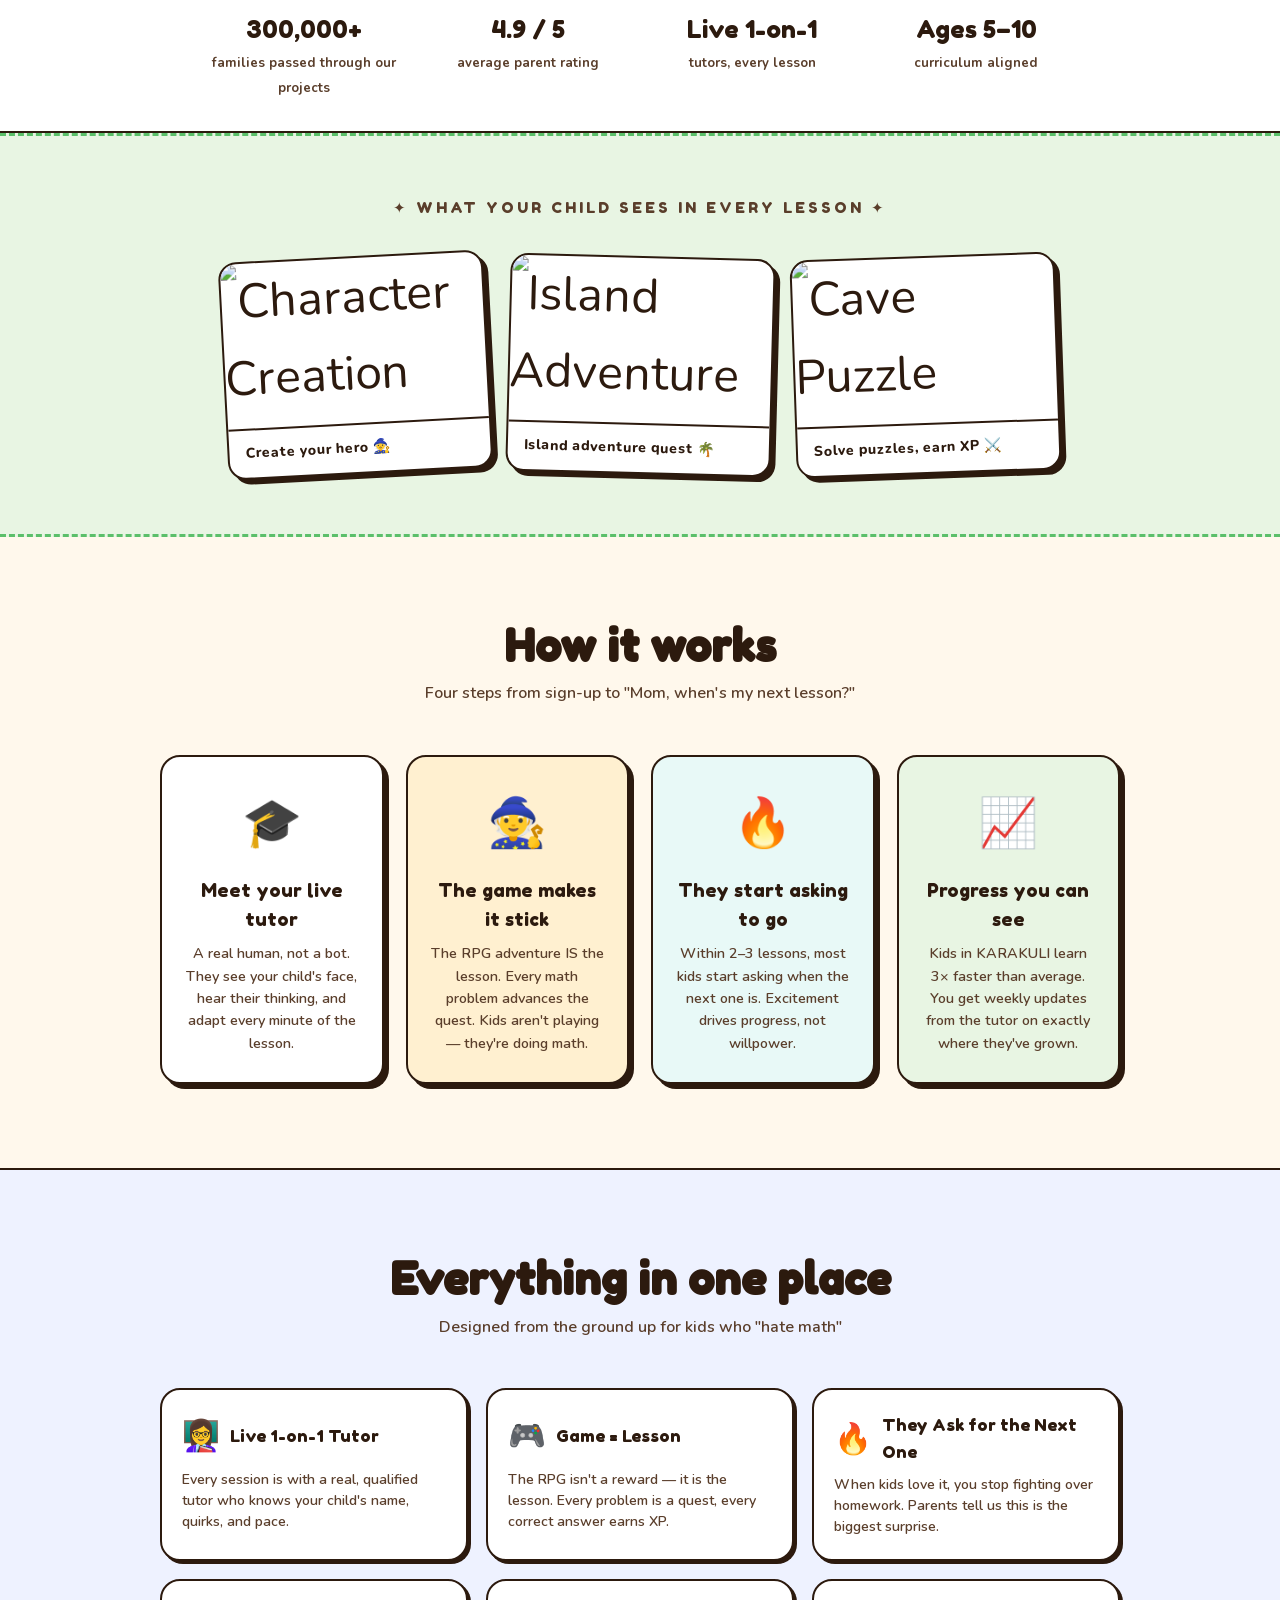
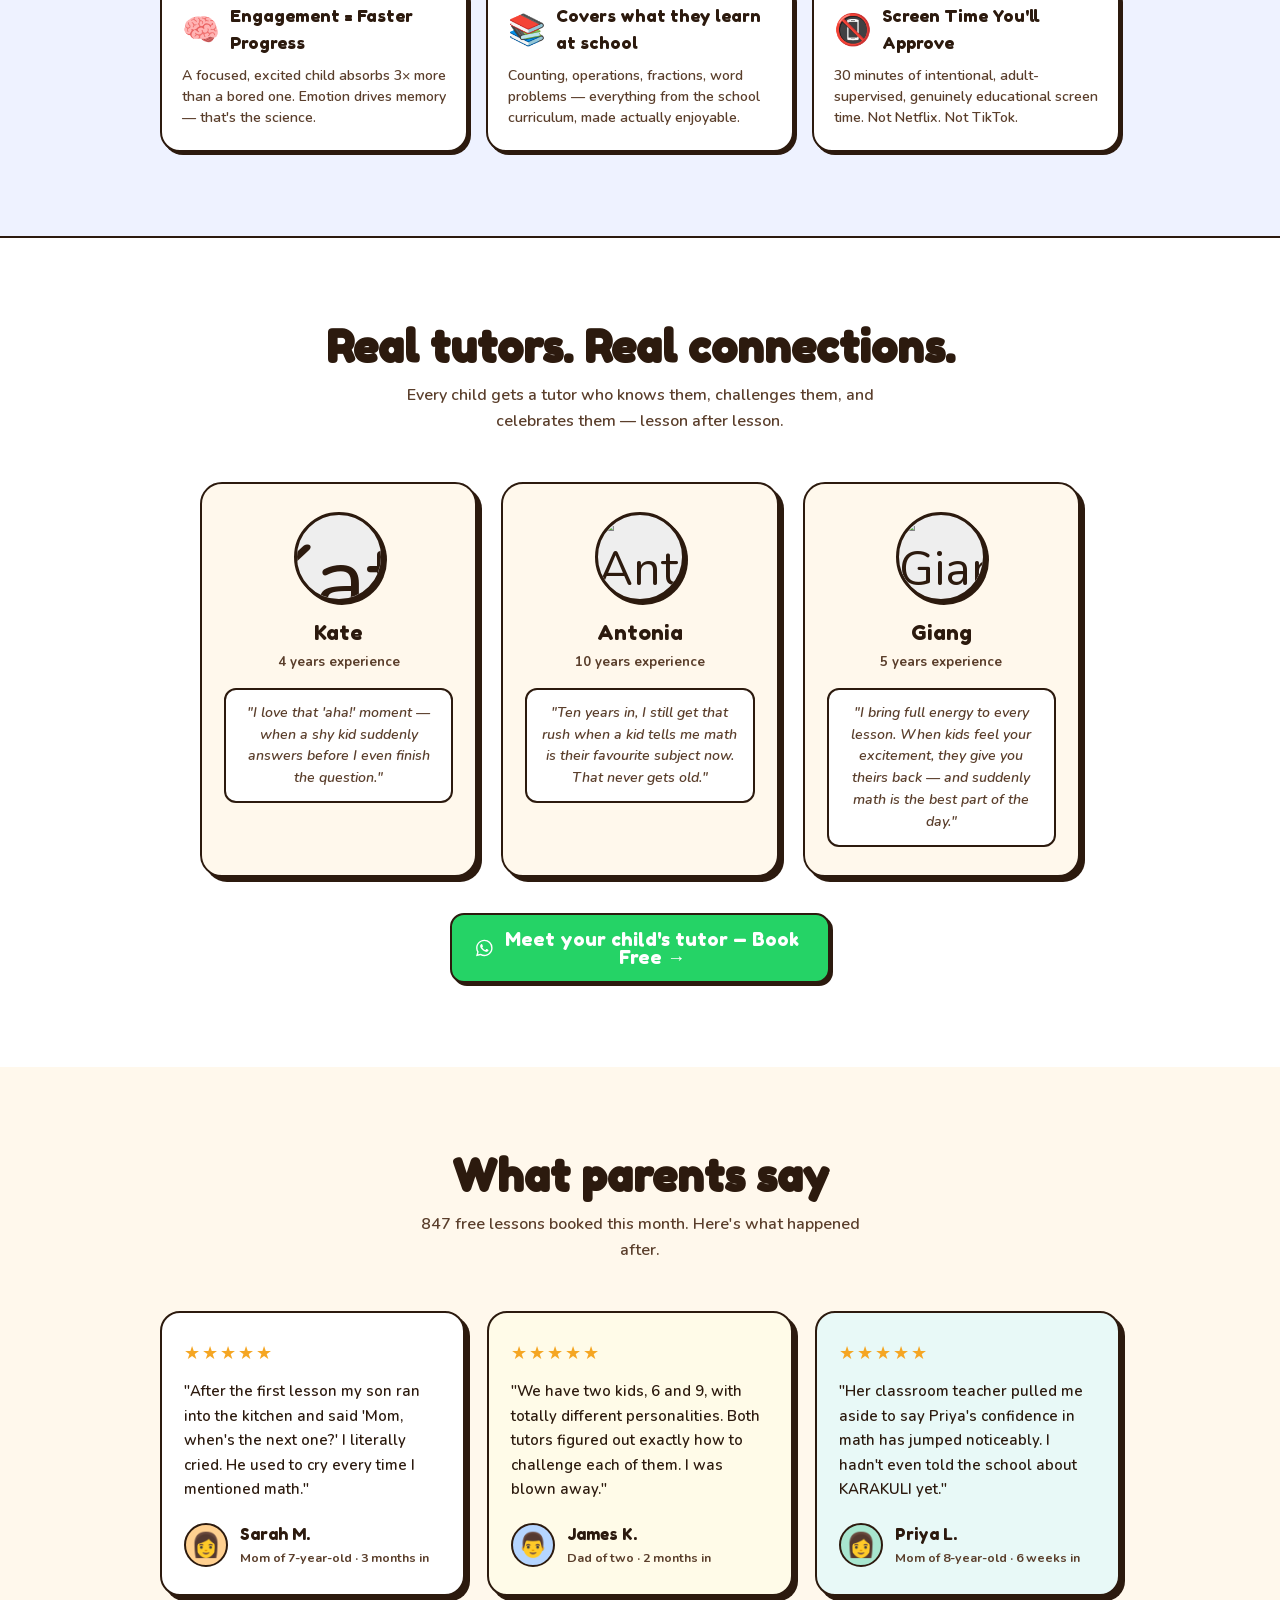
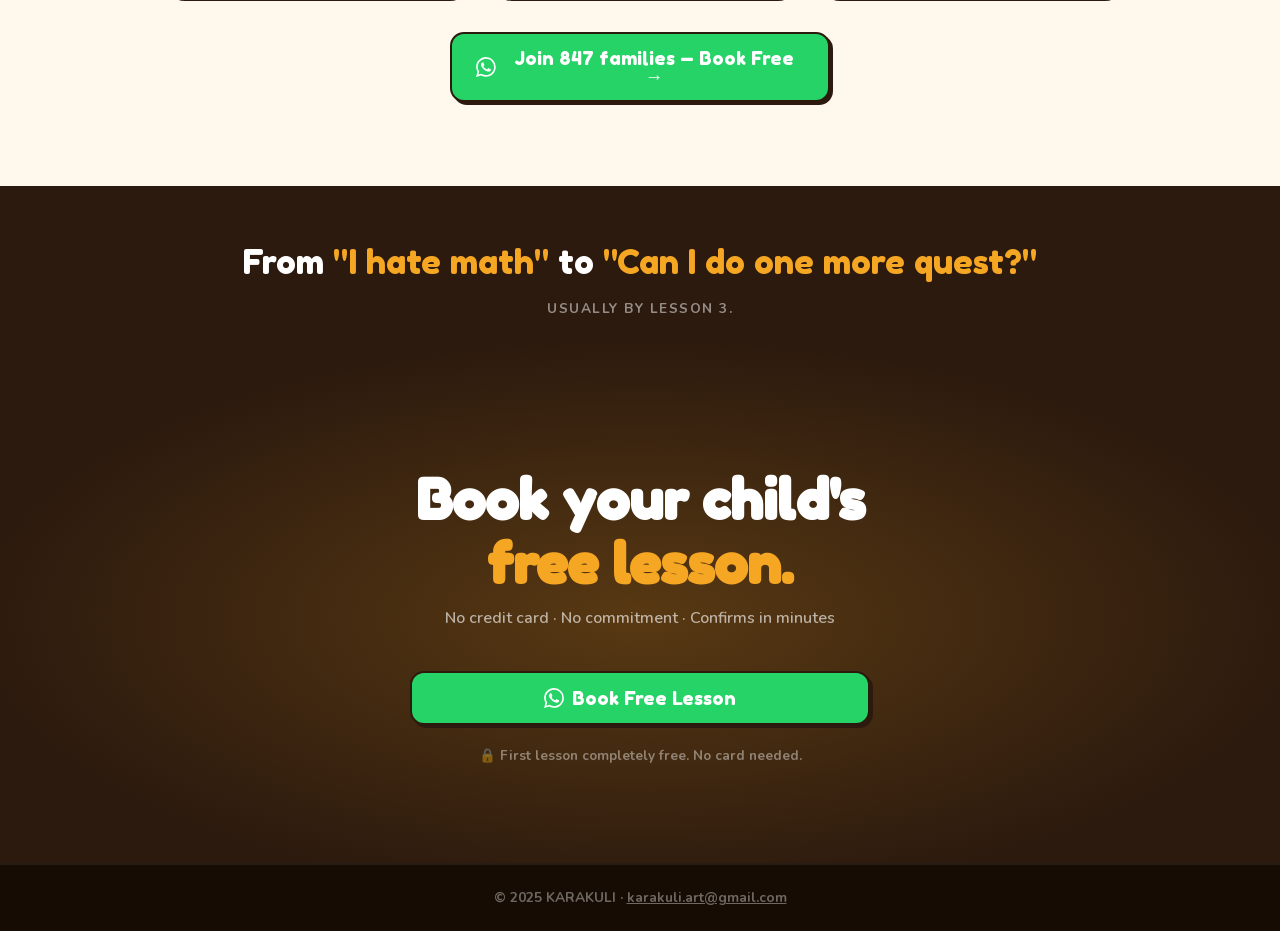
==== commit c1e3d303: "Auto-deploy: 2026-07-19 12:17:29" ====
--- a/index.html
+++ b/index.html
@@ -1002,6 +1002,14 @@
       margin-top: 14px;
     }
 
+    .bk-tz-note {
+      text-align: center;
+      font-size: 0.76rem;
+      font-weight: 700;
+      color: var(--ink-lite);
+      margin: -6px 0 14px;
+    }
+
     @media (max-width: 480px) {
       .bk-card { padding: 26px 18px 22px; }
       .bk-head h3 { font-size: 1.3rem; }
